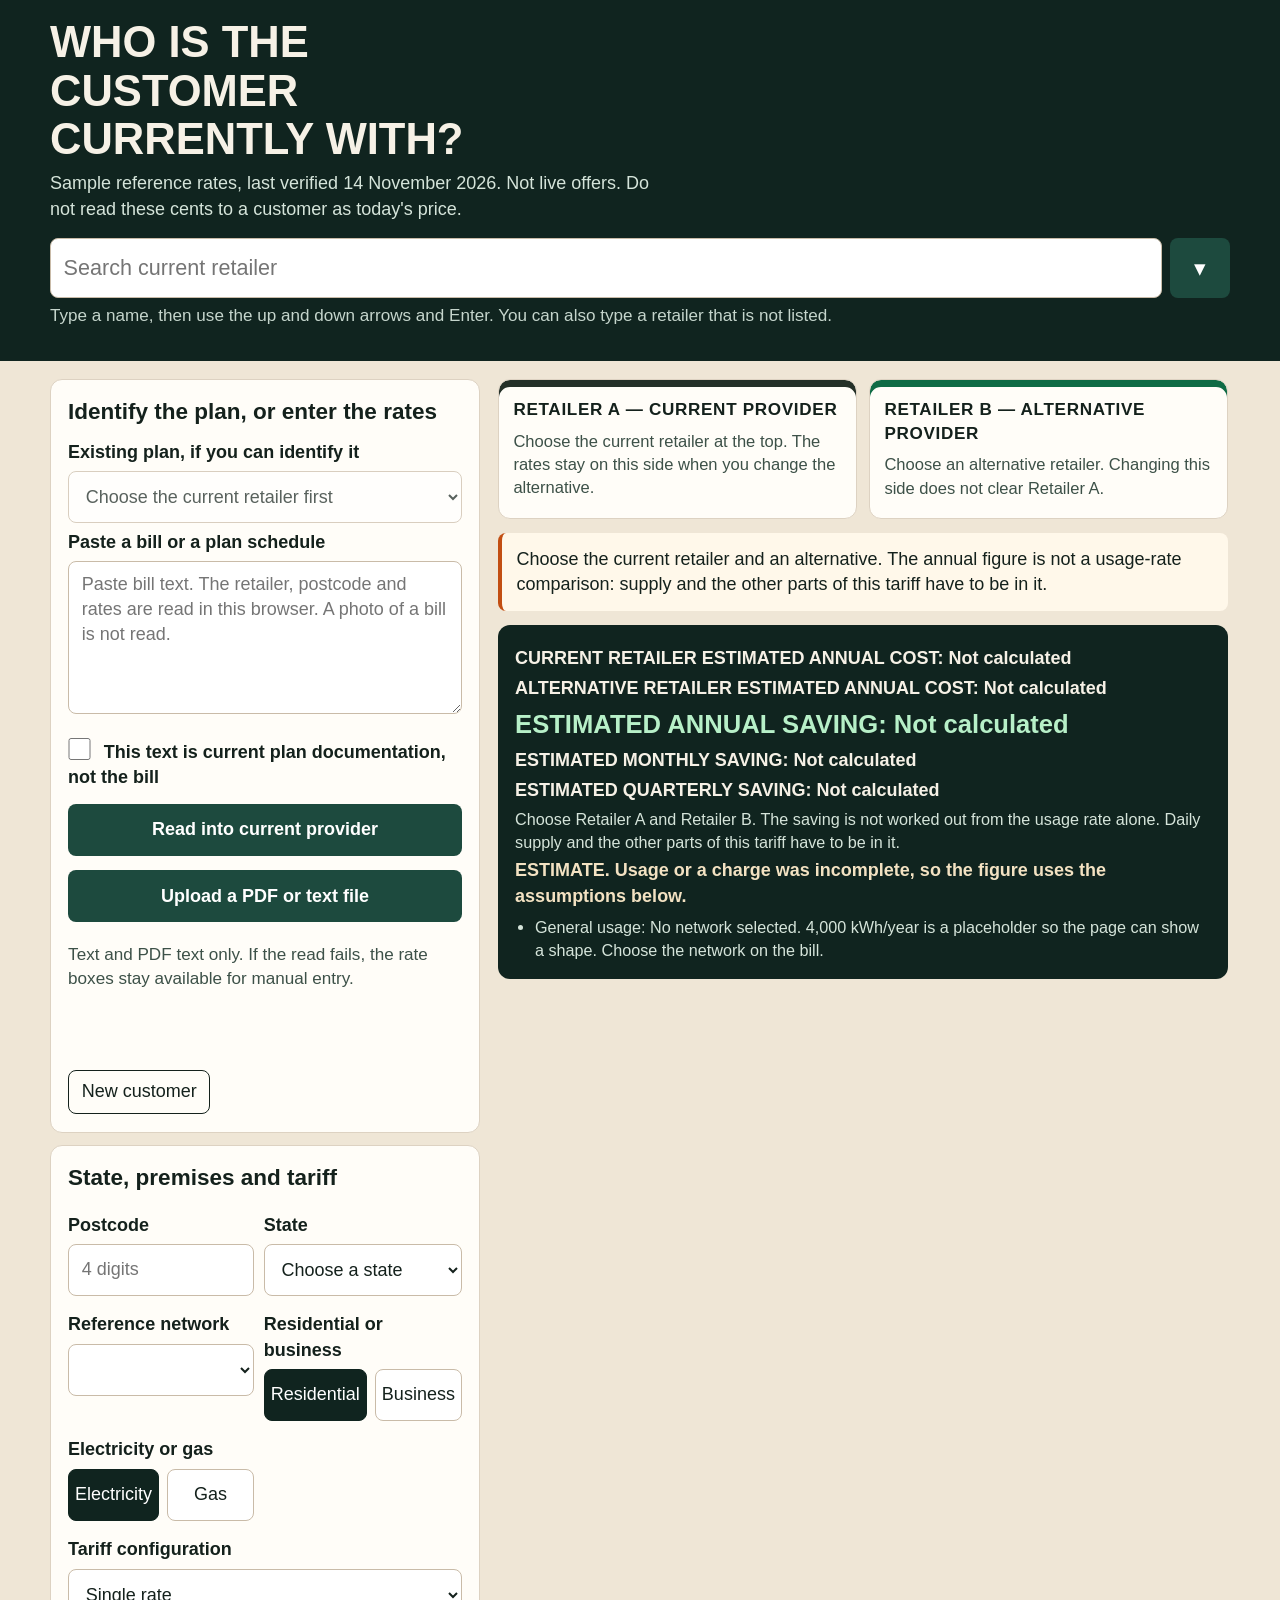
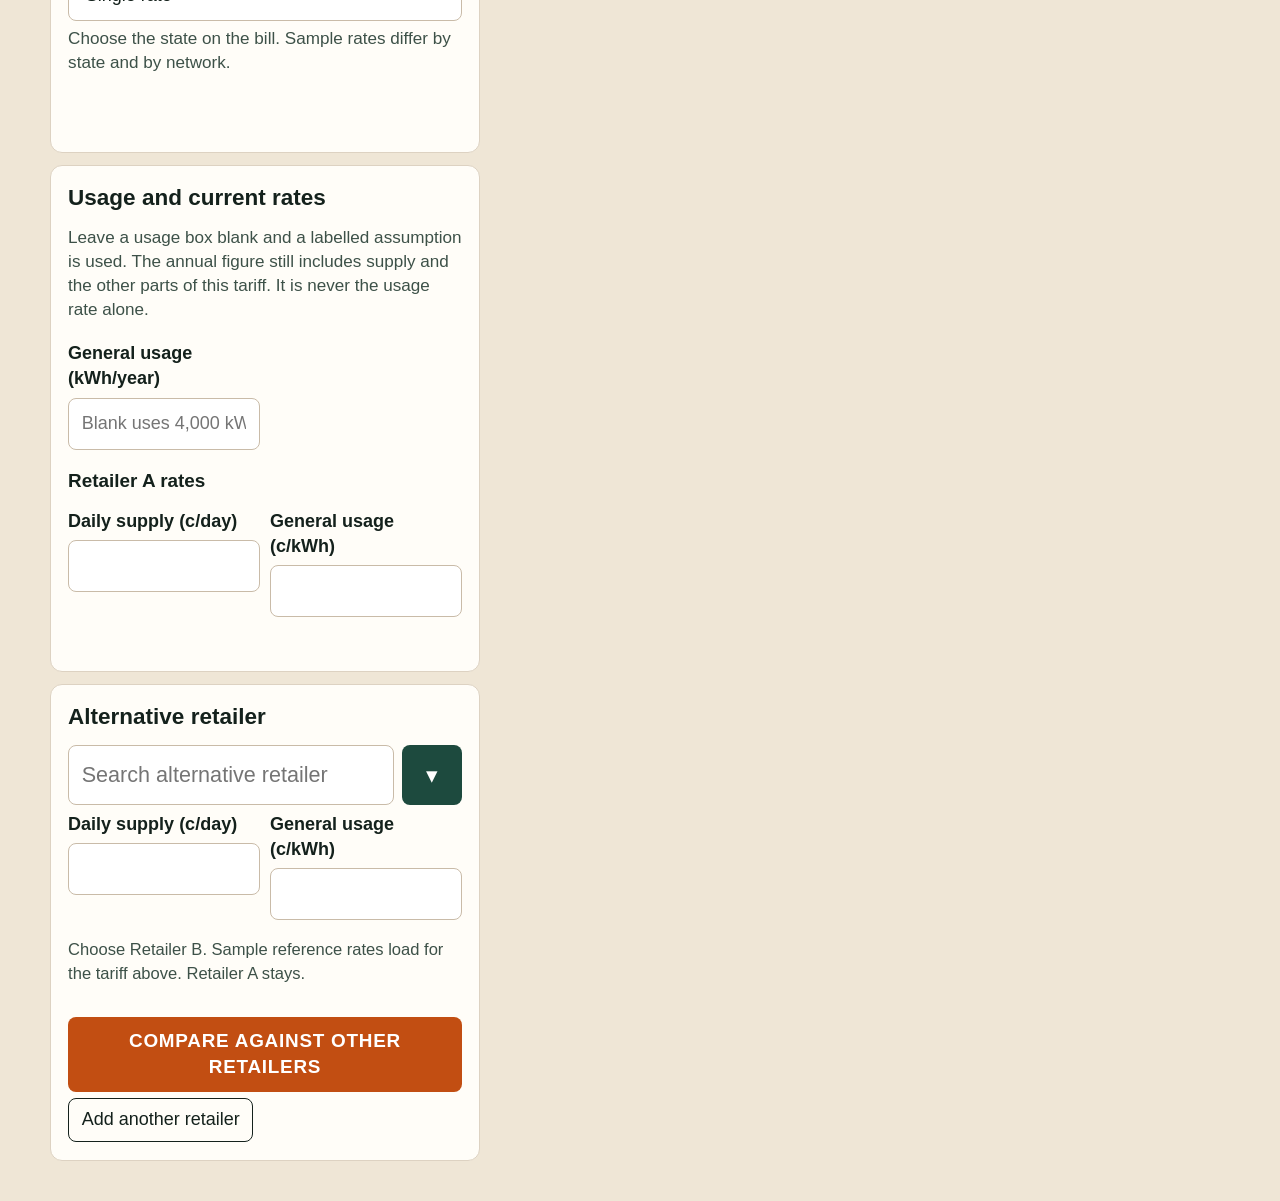
==== quick-compare/index.html @ c1e86cd2 "Add Quick Compare page" ====
<!DOCTYPE html>
<html lang="en-AU">
<head>
  <meta charset="utf-8">
  <meta name="viewport" content="width=device-width, initial-scale=1">
  <title>Quick Compare</title>
  <link rel="stylesheet" href="styles.css">
</head>
<body>
  <header class="who">
    <div class="wrap">
      <h1 id="who-heading">WHO IS THE CUSTOMER CURRENTLY WITH?</h1>
      <p class="lede" id="disclaimer"></p>
      <div id="retailer-a-search"></div>
      <p class="keyhint">Type a name, then use the up and down arrows and Enter. You can also type a retailer that is not listed.</p>
      <div id="retailer-a-selected" aria-live="polite"></div>
    </div>
  </header>

  <div class="workspace wrap">
    <div class="steps">
      <section class="panel" id="identify" aria-labelledby="identify-heading">
        <h2 id="identify-heading">Identify the plan, or enter the rates</h2>
        <label for="plan-select">Existing plan, if you can identify it</label>
        <select id="plan-select"></select>
        <div class="bill-grid" id="bill-drop">
          <div>
            <label for="bill-text">Paste a bill or a plan schedule</label>
            <textarea id="bill-text" rows="4" spellcheck="false" placeholder="Paste bill text. The retailer, postcode and rates are read in this browser. A photo of a bill is not read."></textarea>
          </div>
          <div class="bill-actions">
            <label class="check" for="as-plan-doc"><input id="as-plan-doc" type="checkbox"> This text is current plan documentation, not the bill</label>
            <button type="button" id="read-bill">Read into current provider</button>
            <label class="file-label" for="bill-file">Upload a PDF or text file</label>
            <input id="bill-file" type="file" accept=".pdf,.txt,.csv,text/plain,application/pdf">
            <p class="file-note">Text and PDF text only. If the read fails, the rate boxes stay available for manual entry.</p>
          </div>
        </div>
        <p id="bill-status" class="status" aria-live="polite"></p>
        <button type="button" class="text-button" id="new-customer">New customer</button>
      </section>

      <section class="panel" id="account" aria-labelledby="account-heading">
        <h2 id="account-heading">State, premises and tariff</h2>
        <div id="context-mount"></div>
        <p id="context-hint" class="hint"></p>
        <p id="context-message" class="status" aria-live="polite"></p>
      </section>

      <section class="panel" id="current-rates" aria-labelledby="rates-heading">
        <h2 id="rates-heading">Usage and current rates</h2>
        <p class="hint">Leave a usage box blank and a labelled assumption is used. The annual figure still includes supply and the other parts of this tariff. It is never the usage rate alone.</p>
        <div id="usage-mount" class="field-grid"></div>
        <h3>Retailer A rates</h3>
        <div id="rate-mount" class="field-grid"></div>
        <p id="reload-a-row"></p>
      </section>

      <section class="panel" id="alternative" aria-labelledby="alt-heading">
        <h2 id="alt-heading">Alternative retailer</h2>
        <div id="retailer-b-search"></div>
        <div id="retailer-b-selected"></div>
        <div id="b-rate-mount" class="field-grid"></div>
        <p id="reload-b-row"></p>
        <button type="button" id="rank-button">COMPARE AGAINST OTHER RETAILERS</button>
        <div id="extra-tools"></div>
      </section>
    </div>

    <div class="result" id="result">
      <div id="comparison-mount"></div>
      <div id="savings-mount"></div>
    </div>
  </div>

  <div id="savings-bar" hidden></div>
  <div id="dialog-root"></div>
  <script src="data.js"></script>
  <script src="calc.js"></script>
  <script src="app.js"></script>
</body>
</html>
---- quick-compare/styles.css ----
:root {
  --ink: #14211c;
  --muted: #3d5148;
  --paper: #efe6d6;
  --card: #fffdf8;
  --line: #ddd2c2;
  --dark: #10241f;
  --cream: #f6f1e6;
  --green: #e4f6ea;
  --green-ink: #0d5c32;
  --green-bar: #1c7a43;
  --gap: #8a3b12;
  --orange: #c24e12;
  --focus: #0c7490;
  --a: #243028;
  --b: #0f6b45;
  color-scheme: light;
  font-size: 18px;
}

* { box-sizing: border-box; }

body {
  margin: 0;
  font-family: "Segoe UI", "Helvetica Neue", Arial, sans-serif;
  color: var(--ink);
  background: var(--paper);
  line-height: 1.4;
}

body.bar-open { padding-bottom: 9.5rem; }

h1, h2, h3 { font-weight: 750; letter-spacing: 0; }

h1 {
  margin: 0 0 0.4rem;
  font-size: clamp(1.7rem, 3.4vw, 2.55rem);
  line-height: 1.12;
  max-width: 18ch;
}

h2 { margin: 0 0 0.7rem; font-size: 1.25rem; }
h3 { margin: 1rem 0 0.45rem; font-size: 1.05rem; }

.wrap { width: min(1180px, calc(100% - 28px)); margin: 0 auto; }

.who {
  background: var(--dark);
  color: var(--cream);
  padding: 1rem 0 1.1rem;
}

.who h2 { color: var(--cream); font-size: 1.05rem; margin-top: 1.1rem; }
.lede { margin: 0 0 0.9rem; max-width: 62ch; color: #d5e4da; }
.keyhint, .hint, .file-note { color: var(--muted); margin: 0.35rem 0 0.7rem; font-size: 0.95rem; }
.who .keyhint { color: #c5d5cc; }

.who-next {
  margin-top: 0.8rem;
  padding-top: 0.2rem;
}

label, .check { display: block; font-weight: 650; margin: 0.35rem 0; }
.check { font-weight: 550; }

input, select, textarea, button { font: inherit; color: inherit; }
input, select, textarea {
  width: 100%;
  min-height: 52px;
  padding: 0.55rem 0.7rem;
  border: 1px solid #c9bba8;
  border-radius: 8px;
  background: white;
  color: var(--ink);
}
input[type="checkbox"] {
  width: 1.25rem;
  height: 1.25rem;
  min-height: 0;
  padding: 0;
  margin: 0 0.45rem 0 0;
  vertical-align: -0.15rem;
}
textarea { min-height: 8.5rem; resize: vertical; }
button { cursor: pointer; }

:focus-visible {
  outline: 3px solid var(--focus);
  outline-offset: 2px;
}

.combo { position: relative; display: flex; gap: 8px; }
.combo-input { flex: 1; font-size: 1.2rem; min-height: 60px; }
.who .combo-input { background: white; color: var(--ink); }
.combo-open {
  width: 60px;
  min-height: 60px;
  border: 0;
  border-radius: 8px;
  background: #1d4a3e;
  color: white;
  font-size: 1.3rem;
}
.combo-list {
  position: absolute;
  z-index: 30;
  top: calc(100% + 4px);
  left: 0;
  right: 68px;
  margin: 0;
  padding: 0.25rem;
  list-style: none;
  background: white;
  color: var(--ink);
  border: 1px solid #c9bba8;
  border-radius: 10px;
  max-height: 320px;
  overflow: auto;
  box-shadow: 0 12px 30px rgba(16, 36, 31, 0.18);
}
.combo-list[hidden] { display: none; }
.combo-option {
  padding: 0.65rem 0.7rem;
  border-radius: 8px;
  cursor: pointer;
  min-height: 52px;
}
.combo-option strong { display: block; font-size: 1.05rem; }
.combo-option span { display: block; color: var(--muted); font-size: 0.86rem; }
.combo-option.is-active, .combo-option:hover { background: #e7f3ec; }
.combo-option.custom { background: #fff6e8; }

.kept {
  margin-top: 0.8rem;
  padding: 0.8rem 0.9rem;
  border: 1px solid #3e6b59;
  border-radius: 10px;
  display: flex;
  justify-content: space-between;
  gap: 12px;
  align-items: center;
}
.kept .eyebrow { margin: 0; font-size: 0.78rem; letter-spacing: 0.08em; color: #b7d2c4; }
.kept strong { display: block; font-size: 1.7rem; line-height: 1.1; }
.kept .planline { display: block; color: #d5e4da; }
.panel .kept { background: #f4faf6; }
.panel .kept .eyebrow, .panel .kept .planline { color: #1d4a3e; }
.panel .kept strong { color: var(--ink); }
.kept button, .text-button, .ghost {
  background: transparent;
  color: inherit;
  border: 1px solid currentColor;
  border-radius: 8px;
  min-height: 44px;
  padding: 0.3rem 0.7rem;
}
.text-button { color: var(--ink); margin-top: 0.4rem; }
.panel .status { color: var(--gap); }
.who .text-button:hover { background: #1d4a3e; }

.bill-grid { display: grid; grid-template-columns: 1fr; gap: 10px; align-items: start; }
.bill-actions { display: flex; flex-direction: column; gap: 8px; }
#read-bill, .file-label, #rank-button, .quote, .use-btn {
  display: inline-flex;
  align-items: center;
  justify-content: center;
  text-align: center;
  text-decoration: none;
  border-radius: 8px;
  min-height: 52px;
  padding: 0.6rem 0.8rem;
  font-weight: 750;
}
#read-bill, .file-label { background: #1d4a3e; color: white; border: 0; }
#bill-file {
  position: absolute;
  width: 1px;
  height: 1px;
  min-height: 0;
  padding: 0;
  margin: -1px;
  overflow: hidden;
  clip: rect(0, 0, 0, 0);
  white-space: nowrap;
  border: 0;
}
.bill-actions { position: relative; }
.file-label { cursor: pointer; }
.status { min-height: 1.3em; }
.who .status { color: #f3e2c2; }

.workspace {
  display: grid;
  grid-template-columns: minmax(320px, 430px) minmax(0, 1fr);
  gap: 18px;
  padding: 18px 0 28px;
  align-items: start;
}
.panel {
  background: var(--card);
  border: 1px solid var(--line);
  border-radius: 12px;
  padding: 0.9rem 0.95rem 1rem;
  margin-bottom: 12px;
}
.field-grid { display: grid; grid-template-columns: 1fr 1fr; gap: 10px; }
.field { display: flex; flex-direction: column; }
.field.wide { grid-column: 1 / -1; }
.toggles { display: flex; gap: 8px; }
.toggles button {
  flex: 1;
  min-height: 52px;
  border-radius: 8px;
  border: 1px solid #c9bba8;
  background: white;
}
.toggles button.is-on { background: var(--dark); color: white; border-color: var(--dark); }

#rank-button {
  width: 100%;
  margin-top: 0.8rem;
  background: var(--orange);
  color: white;
  border: 0;
  letter-spacing: 0.04em;
  font-size: 1.05rem;
  min-height: 64px;
}
#rank-button:hover { background: #a3410e; }

.result {
  position: sticky;
  top: 10px;
  max-height: calc(100vh - 20px);
  overflow: auto;
  padding-right: 2px;
}

.cols { display: grid; grid-template-columns: 1fr 1fr; gap: 12px; }
.cols.cols-3 { grid-template-columns: 1fr 1fr 1fr; }
.col {
  background: var(--card);
  border: 1px solid var(--line);
  border-radius: 12px;
  padding: 0.85rem 0.8rem 1rem;
  min-width: 0;
}
.col-a { box-shadow: inset 0 7px 0 var(--a); }
.col-b { box-shadow: inset 0 7px 0 var(--b); }
.col-c { box-shadow: inset 0 7px 0 #8a5a12; }
.col h2 {
  margin: 0.2rem 0 0.35rem;
  font-size: 0.95rem;
  letter-spacing: 0.04em;
}
.retailer-name { margin: 0; font-size: 1.45rem; line-height: 1.15; }
.plan-name { margin: 0.15rem 0 0.35rem; color: var(--muted); }
.badge {
  display: inline-block;
  margin: 0.2rem 0;
  padding: 0.15rem 0.45rem;
  border-radius: 999px;
  background: #fff1d6;
  color: #6a3d08;
  font-size: 0.75rem;
  font-weight: 750;
  letter-spacing: 0.04em;
}
.badge.bill { background: #e5f0ff; color: #163e75; }
.badge.manual { background: #eeeae4; color: #333; }
.verified { margin: 0.2rem 0 0.5rem; font-size: 0.92rem; }
.ladder { list-style: none; margin: 0 0 0.6rem; padding: 0; font-size: 0.86rem; }
.ladder li { display: grid; grid-template-columns: 1.2rem 1fr; gap: 0 0.4rem; padding: 0.18rem 0; color: var(--muted); }
.ladder li.active { color: var(--ink); font-weight: 700; }
.ladder .when { grid-column: 2; font-weight: 550; }
.basis { font-size: 0.86rem; color: var(--muted); margin: 0 0 0.6rem; }

.cell { padding: 0.45rem 0.45rem 0.5rem; border-top: 1px solid var(--line); }
.cell.better { background: var(--green); box-shadow: inset 4px 0 0 var(--green-bar); border-radius: 6px; }
.cell-label { font-size: 0.82rem; font-weight: 700; letter-spacing: 0.03em; text-transform: uppercase; }
.cell-window { font-size: 0.82rem; color: var(--muted); }
.figure { font-size: 1.35rem; font-variant-numeric: tabular-nums; font-weight: 720; }
.gap { color: var(--gap); font-weight: 720; font-size: 0.92rem; }
.same, .missing { color: var(--muted); font-size: 0.88rem; }
.annual { margin-top: 0.6rem; padding-top: 0.4rem; }
.annual.better { background: var(--green); border-radius: 8px; padding: 0.45rem; }
.annual .figure { font-size: 1.6rem; }
.breakdown { list-style: none; margin: 0.3rem 0 0; padding: 0; font-size: 0.88rem; }
.breakdown li { display: flex; justify-content: space-between; gap: 8px; padding: 0.12rem 0; }
.breakdown .detail { color: var(--muted); }

.quote { background: var(--b); color: white; margin-top: 0.7rem; }
.quote.secondary { background: white; color: var(--b); border: 1px solid var(--b); margin-top: 0.4rem; }
.source-note, .empty-side, .rank-meta { color: var(--muted); font-size: 0.92rem; }
.empty-side { margin: 0.4rem 0 0; }
.warn { color: var(--gap); font-weight: 650; }
.ghost { margin-top: 0.35rem; }
.tools { display: flex; flex-wrap: wrap; gap: 8px; margin-top: 0.7rem; }
#reload-a-row, #reload-b-row { display: flex; flex-direction: column; align-items: flex-start; gap: 0.25rem; }
#customer-label, #fuel-label { display: block; font-weight: 650; margin: 0.35rem 0; }
#savings-bar .big.down { color: #ffd0b0; }
.plain {
  margin: 0.8rem 0;
  padding: 0.75rem 0.8rem;
  background: #fff8ea;
  border-left: 4px solid #c24e12;
  border-radius: 8px;
}

.savings {
  background: var(--dark);
  color: var(--cream);
  border-radius: 12px;
  padding: 0.9rem 0.95rem 1rem;
}
.savings p { margin: 0.28rem 0; font-weight: 750; font-variant-numeric: tabular-nums; }
.savings .big { font-size: clamp(1.25rem, 2vw, 1.7rem); color: #b7f0c8; }
.savings .big.down { color: #ffd0b0; }
.savings .assumptions, .savings .fine { font-weight: 500; color: #d5e4da; font-size: 0.9rem; }
.savings .assumptions { margin: 0.4rem 0 0; padding-left: 1.1rem; }
.estimate-flag { color: #f3e2c2 !important; }

#savings-bar {
  position: fixed;
  left: 0;
  right: 0;
  bottom: 0;
  z-index: 25;
  background: var(--dark);
  color: var(--cream);
  padding: 0.55rem 0.8rem 0.7rem;
  box-shadow: 0 -8px 24px rgba(0,0,0,0.18);
}
#savings-bar[hidden] { display: none; }
#savings-bar .wrap { display: grid; grid-template-columns: 1fr 1fr; gap: 0.15rem 1rem; }
#savings-bar p { margin: 0; font-weight: 750; font-size: 0.95rem; font-variant-numeric: tabular-nums; }
#savings-bar .big { color: #b7f0c8; }

.overlay {
  position: fixed;
  inset: 0;
  z-index: 40;
  background: rgba(16, 36, 31, 0.55);
  display: flex;
  align-items: flex-start;
  justify-content: center;
  padding: 4vh 16px 16px;
}
.dialog {
  width: min(760px, 100%);
  max-height: 90vh;
  overflow: auto;
  background: var(--card);
  color: var(--ink);
  border-radius: 14px;
  padding: 1rem 1rem 1.1rem;
}
.dialog h2 { font-size: 1.35rem; }
.rank-row {
  display: grid;
  grid-template-columns: auto 1fr auto;
  gap: 8px 12px;
  align-items: center;
  padding: 0.7rem 0;
  border-top: 1px solid var(--line);
}
.rank-no { font-size: 1.4rem; font-weight: 750; }
.rank-row .cost { font-size: 1.25rem; font-weight: 750; font-variant-numeric: tabular-nums; }
.use-btn { background: var(--dark); color: white; border: 0; }
.rank-links { display: flex; gap: 8px; flex-wrap: wrap; grid-column: 2 / -1; }
.dialog .close {
  float: right;
  border: 0;
  background: transparent;
  font-size: 1.4rem;
  min-height: 44px;
}

@media (max-width: 980px) {
  .workspace, .bill-grid, .cols, .cols.cols-3, .field-grid, #savings-bar .wrap { grid-template-columns: 1fr; }
  .result { position: static; max-height: none; overflow: visible; }
  .combo-list { right: 0; }
}

@media print {
  .who, .savings, #savings-bar { background: white; color: black; }
  #rank-button, .combo-open, #savings-bar, .overlay, .text-button { display: none; }
  .result { position: static; max-height: none; }
  .savings .big { color: black; }
}
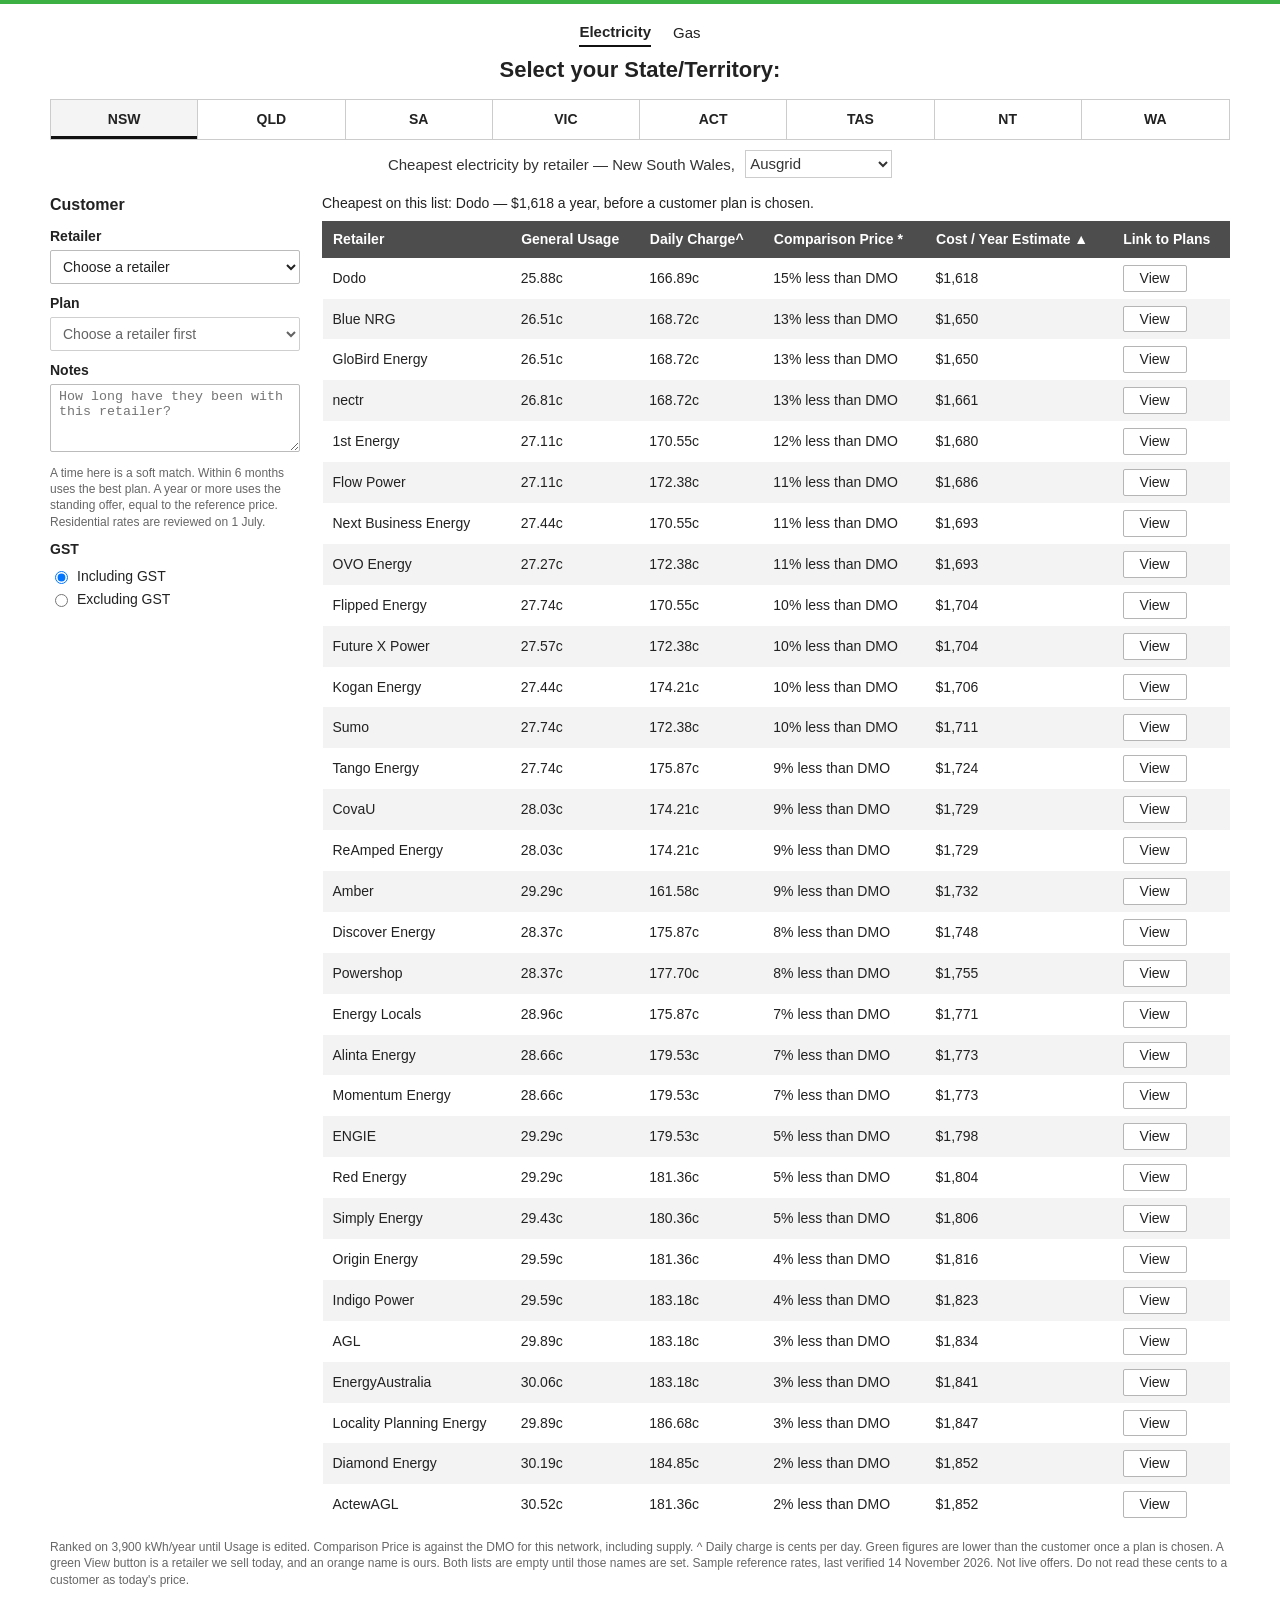
==== commit 6c0005e2: "Match customer tenure in notes to the plan. The home page is a state rank in the Wattever table shap" ====
--- a/quick-compare/index.html
+++ b/quick-compare/index.html
@@ -7,74 +7,20 @@
   <link rel="stylesheet" href="styles.css">
 </head>
 <body>
-  <header class="who">
-    <div class="wrap">
-      <h1 id="who-heading">WHO IS THE CUSTOMER CURRENTLY WITH?</h1>
-      <p class="lede" id="disclaimer"></p>
-      <div id="retailer-a-search"></div>
-      <p class="keyhint">Type a name, then use the up and down arrows and Enter. You can also type a retailer that is not listed.</p>
-      <div id="retailer-a-selected" aria-live="polite"></div>
+  <div class="toprule"></div>
+  <div class="page">
+    <header class="home-head">
+      <div class="fuels" id="fuels"></div>
+      <h1>Select your State/Territory:</h1>
+      <div class="states" id="states" role="group" aria-label="State or territory"></div>
+      <p class="subtitle" id="subtitle"></p>
+    </header>
+    <div class="split">
+      <aside class="customer" id="customer" aria-label="Customer"></aside>
+      <div class="board" id="board"></div>
     </div>
-  </header>
-
-  <div class="workspace wrap">
-    <div class="steps">
-      <section class="panel" id="identify" aria-labelledby="identify-heading">
-        <h2 id="identify-heading">Identify the plan, or enter the rates</h2>
-        <label for="plan-select">Existing plan, if you can identify it</label>
-        <select id="plan-select"></select>
-        <div class="bill-grid" id="bill-drop">
-          <div>
-            <label for="bill-text">Paste a bill or a plan schedule</label>
-            <textarea id="bill-text" rows="4" spellcheck="false" placeholder="Paste bill text. The retailer, postcode and rates are read in this browser. A photo of a bill is not read."></textarea>
-          </div>
-          <div class="bill-actions">
-            <label class="check" for="as-plan-doc"><input id="as-plan-doc" type="checkbox"> This text is current plan documentation, not the bill</label>
-            <button type="button" id="read-bill">Read into current provider</button>
-            <label class="file-label" for="bill-file">Upload a PDF or text file</label>
-            <input id="bill-file" type="file" accept=".pdf,.txt,.csv,text/plain,application/pdf">
-            <p class="file-note">Text and PDF text only. If the read fails, the rate boxes stay available for manual entry.</p>
-          </div>
-        </div>
-        <p id="bill-status" class="status" aria-live="polite"></p>
-        <button type="button" class="text-button" id="new-customer">New customer</button>
-      </section>
-
-      <section class="panel" id="account" aria-labelledby="account-heading">
-        <h2 id="account-heading">State, premises and tariff</h2>
-        <div id="context-mount"></div>
-        <p id="context-hint" class="hint"></p>
-        <p id="context-message" class="status" aria-live="polite"></p>
-      </section>
-
-      <section class="panel" id="current-rates" aria-labelledby="rates-heading">
-        <h2 id="rates-heading">Usage and current rates</h2>
-        <p class="hint">Leave a usage box blank and a labelled assumption is used. The annual figure still includes supply and the other parts of this tariff. It is never the usage rate alone.</p>
-        <div id="usage-mount" class="field-grid"></div>
-        <h3>Retailer A rates</h3>
-        <div id="rate-mount" class="field-grid"></div>
-        <p id="reload-a-row"></p>
-      </section>
-
-      <section class="panel" id="alternative" aria-labelledby="alt-heading">
-        <h2 id="alt-heading">Alternative retailer</h2>
-        <div id="retailer-b-search"></div>
-        <div id="retailer-b-selected"></div>
-        <div id="b-rate-mount" class="field-grid"></div>
-        <p id="reload-b-row"></p>
-        <button type="button" id="rank-button">COMPARE AGAINST OTHER RETAILERS</button>
-        <div id="extra-tools"></div>
-      </section>
-    </div>
-
-    <div class="result" id="result">
-      <div id="comparison-mount"></div>
-      <div id="savings-mount"></div>
-    </div>
+    <p class="fine" id="fine"></p>
   </div>
-
-  <div id="savings-bar" hidden></div>
-  <div id="dialog-root"></div>
   <script src="data.js"></script>
   <script src="calc.js"></script>
   <script src="app.js"></script>
--- a/quick-compare/styles.css
+++ b/quick-compare/styles.css
@@ -1,390 +1,184 @@
 :root {
-  --ink: #14211c;
-  --muted: #3d5148;
-  --paper: #efe6d6;
-  --card: #fffdf8;
-  --line: #ddd2c2;
-  --dark: #10241f;
-  --cream: #f6f1e6;
-  --green: #e4f6ea;
-  --green-ink: #0d5c32;
-  --green-bar: #1c7a43;
-  --gap: #8a3b12;
-  --orange: #c24e12;
-  --focus: #0c7490;
-  --a: #243028;
-  --b: #0f6b45;
   color-scheme: light;
-  font-size: 18px;
+  --ink: #222;
+  --muted: #666;
+  --line: #cccccc;
+  --head: #4d4d4d;
+  --zebra: #f3f3f3;
+  --green: #1f9d45;
+  --green-btn: #2e9b3a;
+  --blue: #1a73c7;
+  --orange: #e06a00;
+  --worse: #c0392b;
 }
 
 * { box-sizing: border-box; }
 
 body {
   margin: 0;
-  font-family: "Segoe UI", "Helvetica Neue", Arial, sans-serif;
+  font-family: Arial, Helvetica, sans-serif;
   color: var(--ink);
-  background: var(--paper);
-  line-height: 1.4;
+  background: #fff;
+  font-size: 14px;
+  line-height: 1.35;
 }
 
-body.bar-open { padding-bottom: 9.5rem; }
+button, input, select { font: inherit; color: inherit; }
 
-h1, h2, h3 { font-weight: 750; letter-spacing: 0; }
+.toprule { height: 4px; background: #3cb043; }
 
-h1 {
-  margin: 0 0 0.4rem;
-  font-size: clamp(1.7rem, 3.4vw, 2.55rem);
-  line-height: 1.12;
-  max-width: 18ch;
+.page { width: min(1180px, calc(100% - 28px)); margin: 0 auto; padding-bottom: 28px; }
+
+.home-head { text-align: center; padding-top: 18px; }
+
+.fuels { display: flex; justify-content: center; gap: 22px; margin-bottom: 8px; }
+
+.fuels button {
+  background: none;
+  border: 0;
+  padding: 0 0 3px;
+  font-size: 15px;
+  cursor: pointer;
 }
 
-h2 { margin: 0 0 0.7rem; font-size: 1.25rem; }
-h3 { margin: 1rem 0 0.45rem; font-size: 1.05rem; }
+.fuels button.is-on { font-weight: 700; border-bottom: 2px solid #111; }
 
-.wrap { width: min(1180px, calc(100% - 28px)); margin: 0 auto; }
+h1 { margin: 8px 0 14px; font-size: 22px; font-weight: 700; }
 
-.who {
-  background: var(--dark);
-  color: var(--cream);
-  padding: 1rem 0 1.1rem;
+.states {
+  display: grid;
+  grid-template-columns: repeat(8, 1fr);
+  border: 1px solid var(--line);
+  margin: 0 0 10px;
 }
 
-.who h2 { color: var(--cream); font-size: 1.05rem; margin-top: 1.1rem; }
-.lede { margin: 0 0 0.9rem; max-width: 62ch; color: #d5e4da; }
-.keyhint, .hint, .file-note { color: var(--muted); margin: 0.35rem 0 0.7rem; font-size: 0.95rem; }
-.who .keyhint { color: #c5d5cc; }
-
-.who-next {
-  margin-top: 0.8rem;
-  padding-top: 0.2rem;
+.states button {
+  background: #fff;
+  border: 0;
+  border-right: 1px solid var(--line);
+  padding: 10px 4px;
+  font-weight: 700;
+  cursor: pointer;
 }
 
-label, .check { display: block; font-weight: 650; margin: 0.35rem 0; }
-.check { font-weight: 550; }
+.states button:last-child { border-right: 0; }
+.states button.is-on { background: #f4f4f4; box-shadow: inset 0 -3px 0 #111; }
+.states button:hover { background: #fafafa; }
 
-input, select, textarea, button { font: inherit; color: inherit; }
-input, select, textarea {
-  width: 100%;
-  min-height: 52px;
-  padding: 0.55rem 0.7rem;
-  border: 1px solid #c9bba8;
-  border-radius: 8px;
-  background: white;
-  color: var(--ink);
-}
-input[type="checkbox"] {
-  width: 1.25rem;
-  height: 1.25rem;
-  min-height: 0;
-  padding: 0;
-  margin: 0 0.45rem 0 0;
-  vertical-align: -0.15rem;
-}
-textarea { min-height: 8.5rem; resize: vertical; }
-button { cursor: pointer; }
+.subtitle { margin: 4px 0 0; color: #333; font-size: 15px; }
 
-:focus-visible {
-  outline: 3px solid var(--focus);
-  outline-offset: 2px;
+.split {
+  display: grid;
+  grid-template-columns: 250px 1fr;
+  gap: 22px;
+  align-items: start;
+  margin-top: 16px;
 }
 
-.combo { position: relative; display: flex; gap: 8px; }
-.combo-input { flex: 1; font-size: 1.2rem; min-height: 60px; }
-.who .combo-input { background: white; color: var(--ink); }
-.combo-open {
-  width: 60px;
-  min-height: 60px;
-  border: 0;
-  border-radius: 8px;
-  background: #1d4a3e;
-  color: white;
-  font-size: 1.3rem;
-}
-.combo-list {
-  position: absolute;
-  z-index: 30;
-  top: calc(100% + 4px);
-  left: 0;
-  right: 68px;
-  margin: 0;
-  padding: 0.25rem;
-  list-style: none;
-  background: white;
-  color: var(--ink);
-  border: 1px solid #c9bba8;
-  border-radius: 10px;
-  max-height: 320px;
-  overflow: auto;
-  box-shadow: 0 12px 30px rgba(16, 36, 31, 0.18);
-}
-.combo-list[hidden] { display: none; }
-.combo-option {
-  padding: 0.65rem 0.7rem;
-  border-radius: 8px;
-  cursor: pointer;
-  min-height: 52px;
-}
-.combo-option strong { display: block; font-size: 1.05rem; }
-.combo-option span { display: block; color: var(--muted); font-size: 0.86rem; }
-.combo-option.is-active, .combo-option:hover { background: #e7f3ec; }
-.combo-option.custom { background: #fff6e8; }
+.customer h2 { margin: 0 0 12px; font-size: 16px; }
 
-.kept {
-  margin-top: 0.8rem;
-  padding: 0.8rem 0.9rem;
-  border: 1px solid #3e6b59;
-  border-radius: 10px;
-  display: flex;
-  justify-content: space-between;
-  gap: 12px;
-  align-items: center;
-}
-.kept .eyebrow { margin: 0; font-size: 0.78rem; letter-spacing: 0.08em; color: #b7d2c4; }
-.kept strong { display: block; font-size: 1.7rem; line-height: 1.1; }
-.kept .planline { display: block; color: #d5e4da; }
-.panel .kept { background: #f4faf6; }
-.panel .kept .eyebrow, .panel .kept .planline { color: #1d4a3e; }
-.panel .kept strong { color: var(--ink); }
-.kept button, .text-button, .ghost {
-  background: transparent;
-  color: inherit;
-  border: 1px solid currentColor;
-  border-radius: 8px;
-  min-height: 44px;
-  padding: 0.3rem 0.7rem;
-}
-.text-button { color: var(--ink); margin-top: 0.4rem; }
-.panel .status { color: var(--gap); }
-.who .text-button:hover { background: #1d4a3e; }
+.customer label { display: block; font-weight: 700; margin: 10px 0 4px; }
 
-.bill-grid { display: grid; grid-template-columns: 1fr; gap: 10px; align-items: start; }
-.bill-actions { display: flex; flex-direction: column; gap: 8px; }
-#read-bill, .file-label, #rank-button, .quote, .use-btn {
-  display: inline-flex;
-  align-items: center;
-  justify-content: center;
-  text-align: center;
-  text-decoration: none;
-  border-radius: 8px;
-  min-height: 52px;
-  padding: 0.6rem 0.8rem;
-  font-weight: 750;
-}
-#read-bill, .file-label { background: #1d4a3e; color: white; border: 0; }
-#bill-file {
-  position: absolute;
-  width: 1px;
-  height: 1px;
-  min-height: 0;
-  padding: 0;
-  margin: -1px;
-  overflow: hidden;
-  clip: rect(0, 0, 0, 0);
-  white-space: nowrap;
-  border: 0;
-}
-.bill-actions { position: relative; }
-.file-label { cursor: pointer; }
-.status { min-height: 1.3em; }
-.who .status { color: #f3e2c2; }
-
-.workspace {
-  display: grid;
-  grid-template-columns: minmax(320px, 430px) minmax(0, 1fr);
-  gap: 18px;
-  padding: 18px 0 28px;
-  align-items: start;
-}
-.panel {
-  background: var(--card);
-  border: 1px solid var(--line);
-  border-radius: 12px;
-  padding: 0.9rem 0.95rem 1rem;
-  margin-bottom: 12px;
-}
-.field-grid { display: grid; grid-template-columns: 1fr 1fr; gap: 10px; }
-.field { display: flex; flex-direction: column; }
-.field.wide { grid-column: 1 / -1; }
-.toggles { display: flex; gap: 8px; }
-.toggles button {
-  flex: 1;
-  min-height: 52px;
-  border-radius: 8px;
-  border: 1px solid #c9bba8;
-  background: white;
-}
-.toggles button.is-on { background: var(--dark); color: white; border-color: var(--dark); }
-
-#rank-button {
+.customer input, .customer select, .customer textarea {
   width: 100%;
-  margin-top: 0.8rem;
-  background: var(--orange);
-  color: white;
-  border: 0;
-  letter-spacing: 0.04em;
-  font-size: 1.05rem;
-  min-height: 64px;
-}
-#rank-button:hover { background: #a3410e; }
-
-.result {
-  position: sticky;
-  top: 10px;
-  max-height: calc(100vh - 20px);
-  overflow: auto;
-  padding-right: 2px;
+  height: 34px;
+  padding: 4px 8px;
+  border: 1px solid #bbb;
+  border-radius: 2px;
+  background: #fff;
 }
 
-.cols { display: grid; grid-template-columns: 1fr 1fr; gap: 12px; }
-.cols.cols-3 { grid-template-columns: 1fr 1fr 1fr; }
-.col {
-  background: var(--card);
-  border: 1px solid var(--line);
-  border-radius: 12px;
-  padding: 0.85rem 0.8rem 1rem;
-  min-width: 0;
-}
-.col-a { box-shadow: inset 0 7px 0 var(--a); }
-.col-b { box-shadow: inset 0 7px 0 var(--b); }
-.col-c { box-shadow: inset 0 7px 0 #8a5a12; }
-.col h2 {
-  margin: 0.2rem 0 0.35rem;
-  font-size: 0.95rem;
-  letter-spacing: 0.04em;
-}
-.retailer-name { margin: 0; font-size: 1.45rem; line-height: 1.15; }
-.plan-name { margin: 0.15rem 0 0.35rem; color: var(--muted); }
-.badge {
-  display: inline-block;
-  margin: 0.2rem 0;
-  padding: 0.15rem 0.45rem;
-  border-radius: 999px;
-  background: #fff1d6;
-  color: #6a3d08;
-  font-size: 0.75rem;
-  font-weight: 750;
-  letter-spacing: 0.04em;
-}
-.badge.bill { background: #e5f0ff; color: #163e75; }
-.badge.manual { background: #eeeae4; color: #333; }
-.verified { margin: 0.2rem 0 0.5rem; font-size: 0.92rem; }
-.ladder { list-style: none; margin: 0 0 0.6rem; padding: 0; font-size: 0.86rem; }
-.ladder li { display: grid; grid-template-columns: 1.2rem 1fr; gap: 0 0.4rem; padding: 0.18rem 0; color: var(--muted); }
-.ladder li.active { color: var(--ink); font-weight: 700; }
-.ladder .when { grid-column: 2; font-weight: 550; }
-.basis { font-size: 0.86rem; color: var(--muted); margin: 0 0 0.6rem; }
+.customer textarea { height: auto; min-height: 68px; resize: vertical; }
 
-.cell { padding: 0.45rem 0.45rem 0.5rem; border-top: 1px solid var(--line); }
-.cell.better { background: var(--green); box-shadow: inset 4px 0 0 var(--green-bar); border-radius: 6px; }
-.cell-label { font-size: 0.82rem; font-weight: 700; letter-spacing: 0.03em; text-transform: uppercase; }
-.cell-window { font-size: 0.82rem; color: var(--muted); }
-.figure { font-size: 1.35rem; font-variant-numeric: tabular-nums; font-weight: 720; }
-.gap { color: var(--gap); font-weight: 720; font-size: 0.92rem; }
-.same, .missing { color: var(--muted); font-size: 0.88rem; }
-.annual { margin-top: 0.6rem; padding-top: 0.4rem; }
-.annual.better { background: var(--green); border-radius: 8px; padding: 0.45rem; }
-.annual .figure { font-size: 1.6rem; }
-.breakdown { list-style: none; margin: 0.3rem 0 0; padding: 0; font-size: 0.88rem; }
-.breakdown li { display: flex; justify-content: space-between; gap: 8px; padding: 0.12rem 0; }
-.breakdown .detail { color: var(--muted); }
+.gst { display: flex; flex-direction: column; gap: 4px; margin-top: 8px; }
+.gst label { font-weight: 400; margin: 0; display: flex; align-items: center; gap: 6px; }
+.gst input { width: auto; height: auto; }
 
-.quote { background: var(--b); color: white; margin-top: 0.7rem; }
-.quote.secondary { background: white; color: var(--b); border: 1px solid var(--b); margin-top: 0.4rem; }
-.source-note, .empty-side, .rank-meta { color: var(--muted); font-size: 0.92rem; }
-.empty-side { margin: 0.4rem 0 0; }
-.warn { color: var(--gap); font-weight: 650; }
-.ghost { margin-top: 0.35rem; }
-.tools { display: flex; flex-wrap: wrap; gap: 8px; margin-top: 0.7rem; }
-#reload-a-row, #reload-b-row { display: flex; flex-direction: column; align-items: flex-start; gap: 0.25rem; }
-#customer-label, #fuel-label { display: block; font-weight: 650; margin: 0.35rem 0; }
-#savings-bar .big.down { color: #ffd0b0; }
-.plain {
-  margin: 0.8rem 0;
-  padding: 0.75rem 0.8rem;
-  background: #fff8ea;
-  border-left: 4px solid #c24e12;
-  border-radius: 8px;
+.note { color: var(--muted); font-size: 12px; margin: 8px 0 0; }
+
+.recommend { margin: 0 0 8px; font-size: 14px; }
+
+.rank {
+  width: 100%;
+  border-collapse: collapse;
+  background: #fff;
 }
 
-.savings {
-  background: var(--dark);
-  color: var(--cream);
-  border-radius: 12px;
-  padding: 0.9rem 0.95rem 1rem;
-}
-.savings p { margin: 0.28rem 0; font-weight: 750; font-variant-numeric: tabular-nums; }
-.savings .big { font-size: clamp(1.25rem, 2vw, 1.7rem); color: #b7f0c8; }
-.savings .big.down { color: #ffd0b0; }
-.savings .assumptions, .savings .fine { font-weight: 500; color: #d5e4da; font-size: 0.9rem; }
-.savings .assumptions { margin: 0.4rem 0 0; padding-left: 1.1rem; }
-.estimate-flag { color: #f3e2c2 !important; }
-
-#savings-bar {
-  position: fixed;
-  left: 0;
-  right: 0;
-  bottom: 0;
-  z-index: 25;
-  background: var(--dark);
-  color: var(--cream);
-  padding: 0.55rem 0.8rem 0.7rem;
-  box-shadow: 0 -8px 24px rgba(0,0,0,0.18);
-}
-#savings-bar[hidden] { display: none; }
-#savings-bar .wrap { display: grid; grid-template-columns: 1fr 1fr; gap: 0.15rem 1rem; }
-#savings-bar p { margin: 0; font-weight: 750; font-size: 0.95rem; font-variant-numeric: tabular-nums; }
-#savings-bar .big { color: #b7f0c8; }
-
-.overlay {
-  position: fixed;
-  inset: 0;
-  z-index: 40;
-  background: rgba(16, 36, 31, 0.55);
-  display: flex;
-  align-items: flex-start;
-  justify-content: center;
-  padding: 4vh 16px 16px;
-}
-.dialog {
-  width: min(760px, 100%);
-  max-height: 90vh;
-  overflow: auto;
-  background: var(--card);
-  color: var(--ink);
-  border-radius: 14px;
-  padding: 1rem 1rem 1.1rem;
-}
-.dialog h2 { font-size: 1.35rem; }
-.rank-row {
-  display: grid;
-  grid-template-columns: auto 1fr auto;
-  gap: 8px 12px;
-  align-items: center;
-  padding: 0.7rem 0;
-  border-top: 1px solid var(--line);
-}
-.rank-no { font-size: 1.4rem; font-weight: 750; }
-.rank-row .cost { font-size: 1.25rem; font-weight: 750; font-variant-numeric: tabular-nums; }
-.use-btn { background: var(--dark); color: white; border: 0; }
-.rank-links { display: flex; gap: 8px; flex-wrap: wrap; grid-column: 2 / -1; }
-.dialog .close {
-  float: right;
-  border: 0;
-  background: transparent;
-  font-size: 1.4rem;
-  min-height: 44px;
+.rank th {
+  background: var(--head);
+  color: #fff;
+  font-weight: 700;
+  text-align: left;
+  padding: 8px 10px;
+  border: 1px solid var(--head);
 }
 
-@media (max-width: 980px) {
-  .workspace, .bill-grid, .cols, .cols.cols-3, .field-grid, #savings-bar .wrap { grid-template-columns: 1fr; }
-  .result { position: static; max-height: none; overflow: visible; }
-  .combo-list { right: 0; }
+.rank th.sortable { cursor: pointer; }
+.rank td {
+  padding: 7px 10px;
+  border: 0;
+  vertical-align: middle;
 }
 
-@media print {
-  .who, .savings, #savings-bar { background: white; color: black; }
-  #rank-button, .combo-open, #savings-bar, .overlay, .text-button { display: none; }
-  .result { position: static; max-height: none; }
-  .savings .big { color: black; }
+.rank tbody tr:nth-child(even) { background: var(--zebra); }
+.rank tbody tr:nth-child(odd) { background: #fff; }
+
+.rank .name { font-weight: 400; }
+.rank .is-current .name::after { content: " · current"; color: var(--muted); font-size: 12px; }
+
+.view {
+  background: #fff;
+  border: 1px solid #b5b5b5;
+  border-radius: 2px;
+  padding: 3px 12px;
+  cursor: pointer;
+  min-width: 64px;
 }
+
+.view.is-sell, .view.is-both {
+  background: var(--green-btn);
+  border-color: var(--green-btn);
+  color: #fff;
+}
+
+.ink-sell { color: var(--green); font-weight: 700; }
+.ink-ours { color: var(--orange); font-weight: 700; }
+.ink-blue { color: var(--blue); font-weight: 700; }
+.ink-better { color: var(--green); font-weight: 700; }
+.ink-worse { color: var(--worse); font-weight: 700; }
+
+.back {
+  background: none;
+  border: 0;
+  padding: 0;
+  margin: 0 0 8px;
+  color: #111;
+  text-decoration: underline;
+  cursor: pointer;
+}
+
+.plans { width: 100%; border-collapse: collapse; }
+.plans th {
+  background: var(--head);
+  color: #fff;
+  text-align: left;
+  padding: 8px 10px;
+}
+.plans td { padding: 8px 10px; vertical-align: top; }
+.plans tbody tr:nth-child(even) { background: var(--zebra); }
+.plans a { color: var(--blue); }
+
+.benefit { margin: 0; color: #333; }
+.benefit strong { font-weight: 700; }
+
+.fine { color: var(--muted); font-size: 12px; margin: 14px 0 0; }
+
+.network { font-weight: 400; color: #333; }
+.network select { height: 28px; margin-left: 6px; border: 1px solid #ccc; background: #fff; }
+
+@media (max-width: 860px) {
+  .split { grid-template-columns: 1fr; }
+  .states { grid-template-columns: repeat(4, 1fr); }
+  .states button:nth-child(4) { border-right: 0; }
+  .states button { border-bottom: 1px solid var(--line); }
+}
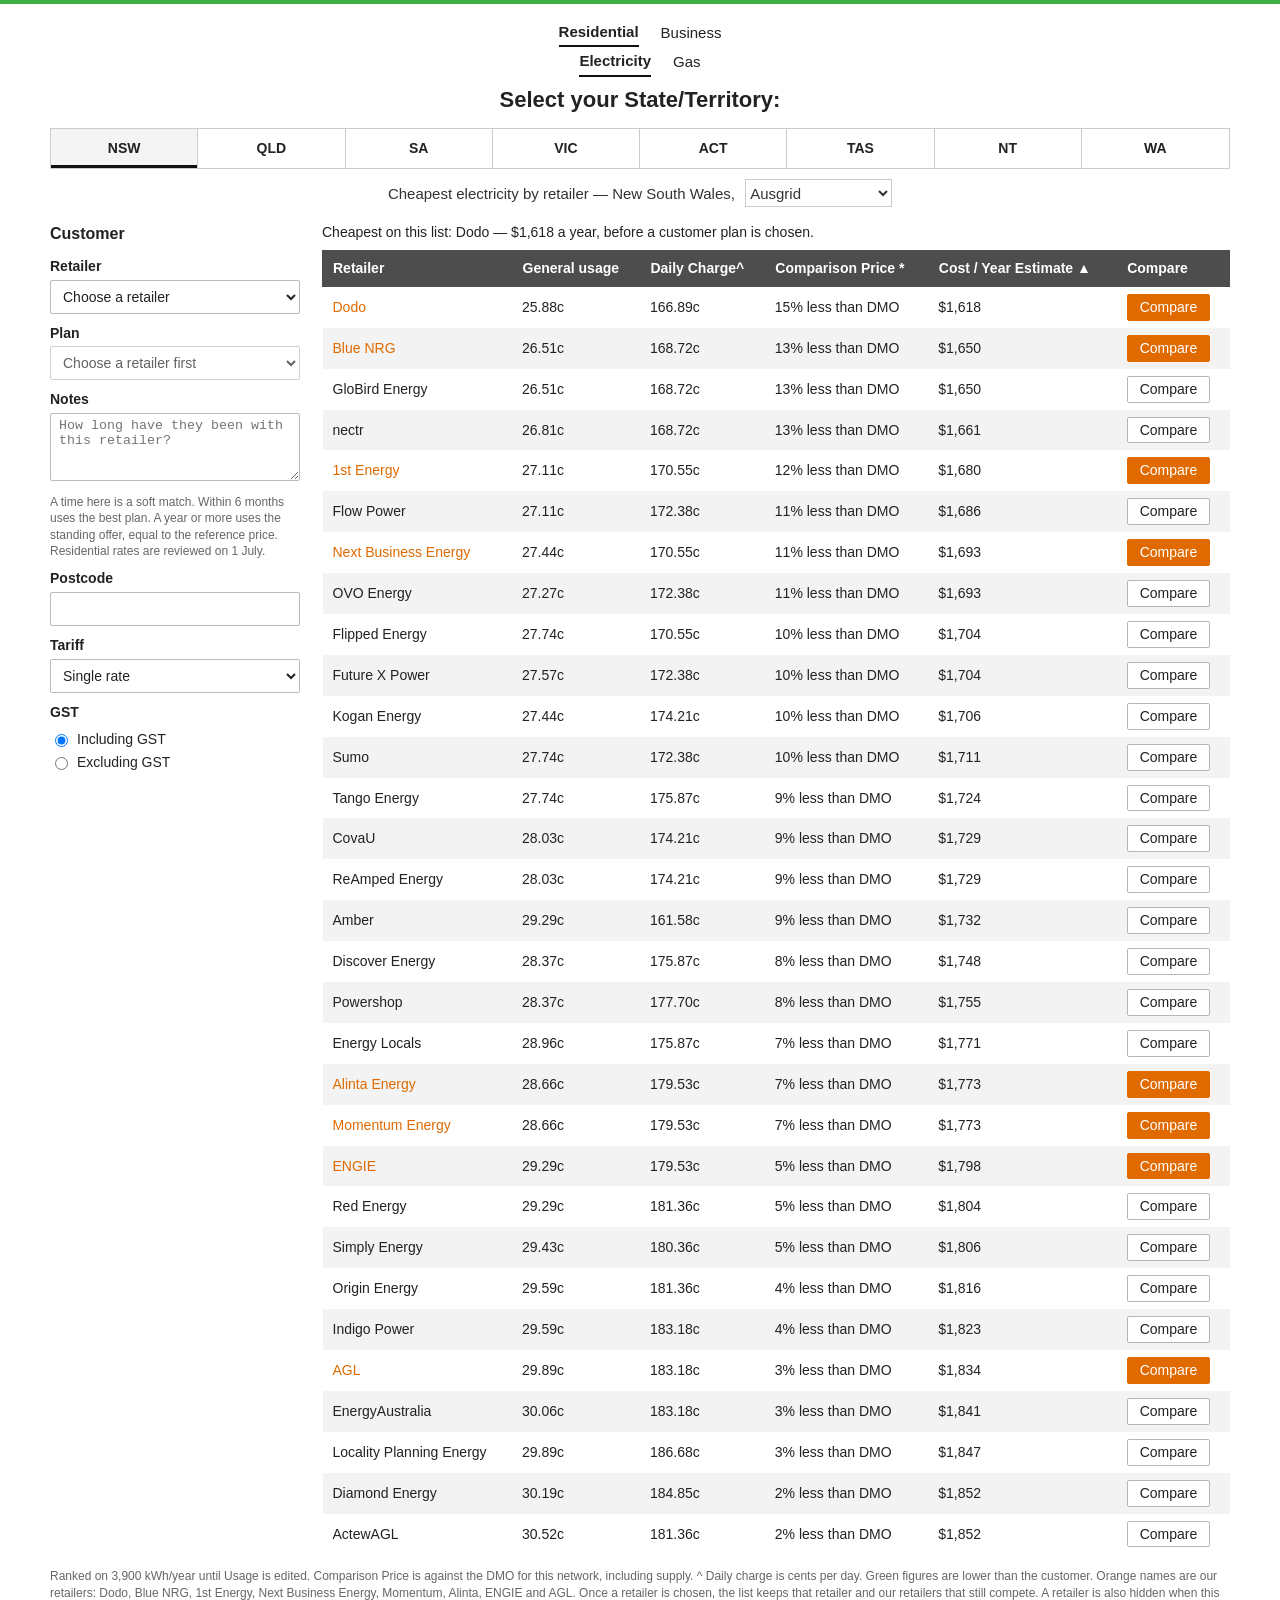
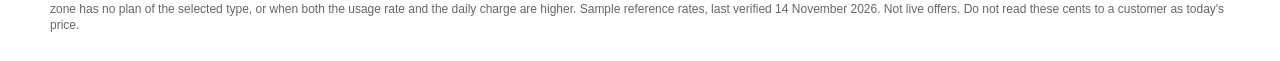
==== commit d352fc5a: "Keep the comparison on the page and narrow the rank. Use a clear address, retailer, or quarterly bil" ====
--- a/quick-compare/index.html
+++ b/quick-compare/index.html
@@ -21,8 +21,10 @@
     </div>
     <p class="fine" id="fine"></p>
   </div>
+  <div class="overlay" id="overlay" hidden></div>
   <script src="data.js"></script>
   <script src="calc.js"></script>
+  <script src="compare.js"></script>
   <script src="app.js"></script>
 </body>
 </html>
--- a/quick-compare/styles.css
+++ b/quick-compare/styles.css
@@ -31,7 +31,8 @@
 
 .home-head { text-align: center; padding-top: 18px; }
 
-.fuels { display: flex; justify-content: center; gap: 22px; margin-bottom: 8px; }
+.fuels { display: flex; flex-direction: column; align-items: center; gap: 4px; margin-bottom: 8px; }
+.fuel-row { display: flex; justify-content: center; gap: 22px; }
 
 .fuels button {
   background: none;
@@ -141,6 +142,72 @@
   color: #fff;
 }
 
+.view.is-ours {
+  background: var(--orange);
+  border-color: var(--orange);
+  color: #fff;
+}
+
+.levels { display: flex; flex-wrap: wrap; gap: 6px; margin: 4px 0 6px; }
+.levels button {
+  background: #fff;
+  border: 1px solid #b5b5b5;
+  border-radius: 2px;
+  padding: 4px 8px;
+  cursor: pointer;
+}
+.levels button.is-on { background: #4d4d4d; color: #fff; border-color: #4d4d4d; }
+
+.confirm {
+  background: #fff8e8;
+  border: 1px solid #e6d3a1;
+  padding: 6px 8px;
+  font-size: 13px;
+}
+.confirm button { margin-left: 4px; }
+
+.banner {
+  background: #eef8ef;
+  border: 1px solid #b7e0be;
+  padding: 14px 16px;
+  margin: 0 0 14px;
+}
+.banner strong { font-size: 28px; color: var(--green); display: block; }
+.banner.is-worse { background: #fdeeee; border-color: #f0c2c2; }
+.banner.is-worse strong { color: var(--worse); }
+.overlay {
+  position: fixed;
+  inset: 0;
+  z-index: 30;
+  background: rgba(20, 20, 20, 0.45);
+  overflow: auto;
+  padding: 28px 16px;
+}
+.overlay[hidden] { display: none; }
+.overlay-card {
+  background: #fff;
+  width: min(1080px, 100%);
+  margin: 0 auto;
+  padding: 18px 18px 22px;
+  position: relative;
+  box-shadow: 0 16px 40px rgba(0, 0, 0, 0.28);
+}
+.overlay-close {
+  position: absolute;
+  top: 10px;
+  right: 12px;
+  background: #fff;
+  border: 1px solid #ccc;
+  padding: 4px 10px;
+  cursor: pointer;
+}
+.pair { display: grid; grid-template-columns: 1fr 1fr; gap: 12px; margin-bottom: 14px; }
+.pair.cols-3 { grid-template-columns: 1fr 1fr 1fr; }
+.pair article { border: 1px solid #ddd; padding: 10px 12px; }
+.pair h2 { margin: 0 0 4px; font-size: 18px; }
+.bill-box { display: flex; flex-wrap: wrap; gap: 8px; align-items: end; margin: 10px 0; }
+.bill-box input, .bill-box select { padding: 6px 8px; border: 1px solid #ccc; }
+
 .ink-sell { color: var(--green); font-weight: 700; }
 .ink-ours { color: var(--orange); font-weight: 700; }
 .ink-blue { color: var(--blue); font-weight: 700; }
@@ -177,6 +244,7 @@
 .network select { height: 28px; margin-left: 6px; border: 1px solid #ccc; background: #fff; }
 
 @media (max-width: 860px) {
+  .pair, .pair.cols-3 { grid-template-columns: 1fr; }
   .split { grid-template-columns: 1fr; }
   .states { grid-template-columns: repeat(4, 1fr); }
   .states button:nth-child(4) { border-right: 0; }
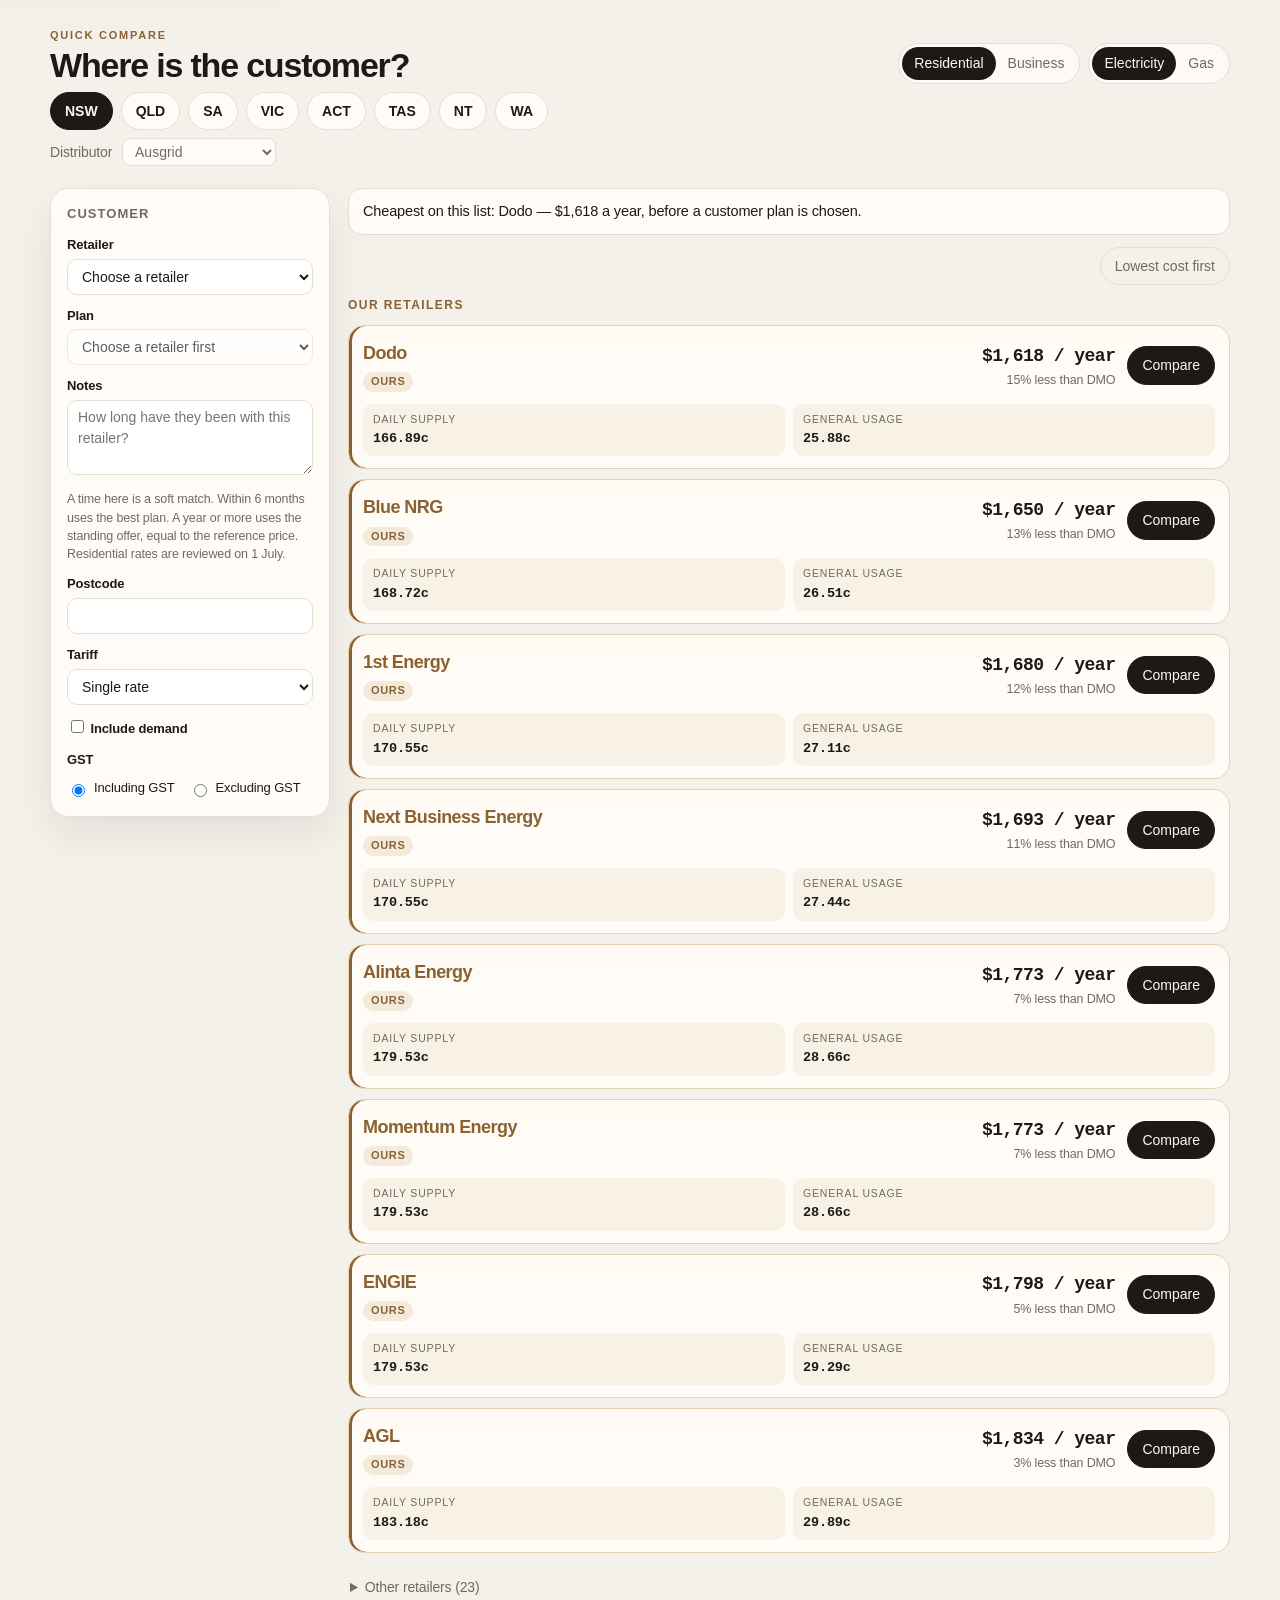
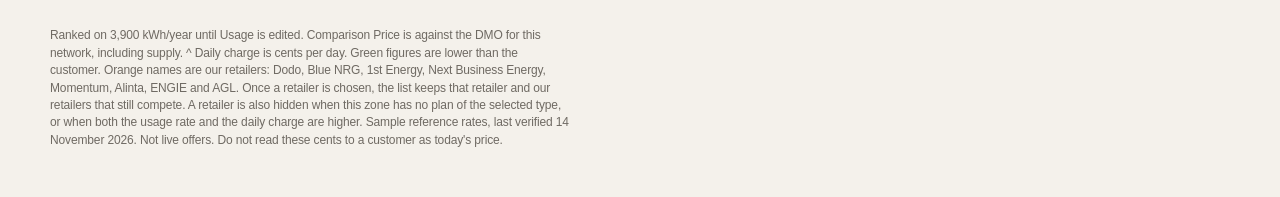
==== commit 5eb03078: "Restyle Quick Compare and hide other states once one is known. A chosen state, or a postcode that se" ====
--- a/quick-compare/index.html
+++ b/quick-compare/index.html
@@ -7,11 +7,13 @@
   <link rel="stylesheet" href="styles.css">
 </head>
 <body>
-  <div class="toprule"></div>
   <div class="page">
     <header class="home-head">
+      <div class="mast">
+        <p class="eyebrow">Quick Compare</p>
+        <h1>Where is the customer?</h1>
+      </div>
       <div class="fuels" id="fuels"></div>
-      <h1>Select your State/Territory:</h1>
       <div class="states" id="states" role="group" aria-label="State or territory"></div>
       <p class="subtitle" id="subtitle"></p>
     </header>
--- a/quick-compare/styles.css
+++ b/quick-compare/styles.css
@@ -1,252 +1,343 @@
 :root {
   color-scheme: light;
-  --ink: #222;
-  --muted: #666;
-  --line: #cccccc;
-  --head: #4d4d4d;
-  --zebra: #f3f3f3;
-  --green: #1f9d45;
-  --green-btn: #2e9b3a;
-  --blue: #1a73c7;
-  --orange: #e06a00;
-  --worse: #c0392b;
+  --ink: #1c1917;
+  --muted: #6f6a63;
+  --line: #e4dfd6;
+  --paper: #f4f1eb;
+  --card: #fffcf8;
+  --brass: #8a6232;
+  --brass-soft: #f3eadc;
+  --green: #0f6e56;
+  --green-soft: #e7f4ef;
+  --worse: #9f2d2d;
+  --worse-soft: #f8ecec;
+  --shadow: 0 18px 40px rgba(28, 25, 23, 0.08);
+  --mono: "JetBrains Mono", ui-monospace, monospace;
+  --sans: Inter, "Segoe UI", sans-serif;
 }
 
 * { box-sizing: border-box; }
 
 body {
   margin: 0;
-  font-family: Arial, Helvetica, sans-serif;
+  font-family: var(--sans);
   color: var(--ink);
-  background: #fff;
+  background:
+    radial-gradient(1200px 420px at 10% -10%, #efe6d6 0%, transparent 55%),
+    var(--paper);
   font-size: 14px;
-  line-height: 1.35;
-}
-
-button, input, select { font: inherit; color: inherit; }
-
-.toprule { height: 4px; background: #3cb043; }
-
-.page { width: min(1180px, calc(100% - 28px)); margin: 0 auto; padding-bottom: 28px; }
-
-.home-head { text-align: center; padding-top: 18px; }
-
-.fuels { display: flex; flex-direction: column; align-items: center; gap: 4px; margin-bottom: 8px; }
-.fuel-row { display: flex; justify-content: center; gap: 22px; }
+  line-height: 1.45;
+  letter-spacing: -0.01em;
+}
+
+button, input, select, textarea { font: inherit; color: inherit; }
+
+.page { width: min(1180px, calc(100% - 40px)); margin: 0 auto; padding: 28px 0 48px; }
+
+.home-head {
+  display: grid;
+  grid-template-columns: 1fr auto;
+  gap: 8px 24px;
+  align-items: end;
+  margin-bottom: 22px;
+}
+
+.eyebrow {
+  margin: 0 0 4px;
+  font-size: 11px;
+  letter-spacing: 0.16em;
+  text-transform: uppercase;
+  color: var(--brass);
+  font-weight: 600;
+}
+
+h1 { margin: 0; font-size: 34px; font-weight: 560; letter-spacing: -0.035em; line-height: 1.05; }
+
+.fuels { display: flex; gap: 8px; justify-content: flex-end; }
+.fuel-row {
+  display: flex;
+  background: rgba(255, 252, 248, 0.8);
+  border: 1px solid var(--line);
+  padding: 3px;
+  border-radius: 999px;
+}
 
 .fuels button {
-  background: none;
+  background: transparent;
   border: 0;
-  padding: 0 0 3px;
-  font-size: 15px;
-  cursor: pointer;
-}
-
-.fuels button.is-on { font-weight: 700; border-bottom: 2px solid #111; }
-
-h1 { margin: 8px 0 14px; font-size: 22px; font-weight: 700; }
+  border-radius: 999px;
+  padding: 6px 12px;
+  cursor: pointer;
+  color: var(--muted);
+}
+
+.fuels button.is-on { background: var(--ink); color: #faf8f5; }
 
 .states {
-  display: grid;
-  grid-template-columns: repeat(8, 1fr);
-  border: 1px solid var(--line);
-  margin: 0 0 10px;
-}
-
-.states button {
-  background: #fff;
-  border: 0;
-  border-right: 1px solid var(--line);
-  padding: 10px 4px;
-  font-weight: 700;
-  cursor: pointer;
-}
-
-.states button:last-child { border-right: 0; }
-.states button.is-on { background: #f4f4f4; box-shadow: inset 0 -3px 0 #111; }
-.states button:hover { background: #fafafa; }
-
-.subtitle { margin: 4px 0 0; color: #333; font-size: 15px; }
+  grid-column: 1 / -1;
+  display: flex;
+  flex-wrap: wrap;
+  gap: 8px;
+}
+
+.states button, .change-state {
+  background: var(--card);
+  border: 1px solid var(--line);
+  border-radius: 999px;
+  padding: 8px 14px;
+  font-weight: 560;
+  cursor: pointer;
+}
+
+.states button.is-on { background: var(--ink); color: #faf8f5; border-color: var(--ink); }
+.states.is-locked { align-items: center; }
+.state-lock {
+  display: inline-flex;
+  align-items: center;
+  min-height: 36px;
+  padding: 0 14px;
+  border-radius: 999px;
+  background: var(--ink);
+  color: #faf8f5;
+  font-weight: 600;
+  letter-spacing: 0.04em;
+}
+
+.change-state { color: var(--muted); font-weight: 500; background: transparent; }
+
+.subtitle { grid-column: 1 / -1; margin: 0; color: var(--muted); }
+.subtitle select, .network select {
+  margin-left: 6px;
+  border: 1px solid var(--line);
+  background: var(--card);
+  border-radius: 8px;
+  padding: 4px 8px;
+}
 
 .split {
   display: grid;
-  grid-template-columns: 250px 1fr;
-  gap: 22px;
+  grid-template-columns: 280px 1fr;
+  gap: 18px;
   align-items: start;
-  margin-top: 16px;
-}
-
-.customer h2 { margin: 0 0 12px; font-size: 16px; }
-
-.customer label { display: block; font-weight: 700; margin: 10px 0 4px; }
-
+}
+
+.customer {
+  background: var(--card);
+  border: 1px solid var(--line);
+  border-radius: 18px;
+  padding: 16px 16px 18px;
+  box-shadow: var(--shadow);
+  position: sticky;
+  top: 16px;
+}
+
+.customer h2 { margin: 0 0 12px; font-size: 13px; letter-spacing: 0.08em; text-transform: uppercase; color: var(--muted); font-weight: 600; }
+.customer label { display: block; font-weight: 560; margin: 12px 0 4px; font-size: 13px; }
+
+.customer input[type="checkbox"], .customer input[type="radio"] { width: auto; height: auto; }
 .customer input, .customer select, .customer textarea {
   width: 100%;
-  height: 34px;
-  padding: 4px 8px;
-  border: 1px solid #bbb;
-  border-radius: 2px;
+  height: 36px;
+  padding: 6px 10px;
+  border: 1px solid var(--line);
+  border-radius: 10px;
   background: #fff;
 }
 
-.customer textarea { height: auto; min-height: 68px; resize: vertical; }
-
-.gst { display: flex; flex-direction: column; gap: 4px; margin-top: 8px; }
-.gst label { font-weight: 400; margin: 0; display: flex; align-items: center; gap: 6px; }
+.customer textarea { height: auto; min-height: 72px; resize: vertical; }
+
+.gst { display: flex; gap: 14px; margin-top: 10px; }
+.gst label { font-weight: 450; margin: 0; display: flex; align-items: center; gap: 6px; }
 .gst input { width: auto; height: auto; }
 
-.note { color: var(--muted); font-size: 12px; margin: 8px 0 0; }
-
-.recommend { margin: 0 0 8px; font-size: 14px; }
-
-.rank {
-  width: 100%;
-  border-collapse: collapse;
-  background: #fff;
-}
-
-.rank th {
-  background: var(--head);
-  color: #fff;
-  font-weight: 700;
-  text-align: left;
-  padding: 8px 10px;
-  border: 1px solid var(--head);
-}
-
-.rank th.sortable { cursor: pointer; }
-.rank td {
-  padding: 7px 10px;
-  border: 0;
-  vertical-align: middle;
-}
-
-.rank tbody tr:nth-child(even) { background: var(--zebra); }
-.rank tbody tr:nth-child(odd) { background: #fff; }
-
-.rank .name { font-weight: 400; }
-.rank .is-current .name::after { content: " · current"; color: var(--muted); font-size: 12px; }
+.note { color: var(--muted); font-size: 12.5px; margin: 10px 0 0; }
+
+.recommend {
+  margin: 0 0 12px;
+  padding: 12px 14px;
+  background: var(--card);
+  border: 1px solid var(--line);
+  border-radius: 14px;
+  font-size: 14.5px;
+}
+
+.board-tools { display: flex; justify-content: flex-end; margin: 0 0 10px; }
+
+.retailer-list { display: flex; flex-direction: column; gap: 10px; }
+.list-label { margin: 2px 0 0; font-size: 12px; letter-spacing: 0.12em; text-transform: uppercase; color: var(--brass); font-weight: 600; }
+.other-retailers { margin-top: 6px; }
+.other-retailers summary { cursor: pointer; color: var(--muted); padding: 8px 2px; }
+
+.retailer-card {
+  background: var(--card);
+  border: 1px solid var(--line);
+  border-radius: 16px;
+  padding: 14px 14px 12px;
+  display: grid;
+  gap: 12px;
+}
+
+.retailer-card.is-ours {
+  background: linear-gradient(180deg, #fffaf3 0%, var(--card) 42%);
+  border-color: #e6d3b4;
+  box-shadow: inset 3px 0 0 var(--brass);
+}
+
+.retailer-card.is-current { box-shadow: inset 3px 0 0 var(--ink); }
+.retailer-card.is-ours.is-current { box-shadow: inset 3px 0 0 var(--brass); }
+
+.card-top {
+  display: grid;
+  grid-template-columns: minmax(140px, 1.1fr) minmax(150px, 0.8fr) auto;
+  gap: 12px;
+  align-items: center;
+}
+
+.card-top h2 { margin: 0; font-size: 18px; letter-spacing: -0.03em; font-weight: 600; }
+.badges { display: flex; gap: 6px; margin-top: 6px; flex-wrap: wrap; }
+.badge {
+  font-size: 11px;
+  letter-spacing: 0.06em;
+  text-transform: uppercase;
+  border-radius: 999px;
+  padding: 2px 8px;
+  font-weight: 600;
+}
+.badge-ours { background: var(--brass-soft); color: var(--brass); }
+.badge-sell { background: var(--green-soft); color: var(--green); }
+.badge-current { background: #efece7; color: var(--ink); }
+
+.card-money { text-align: right; }
+.card-year { margin: 0; font-family: var(--mono); font-size: 18px; font-weight: 560; letter-spacing: -0.03em; }
+.card-ref { margin: 2px 0 0; color: var(--muted); font-size: 12.5px; }
+.card-money .ink-better, .card-money .ink-worse { margin: 2px 0 0; font-size: 13px; font-weight: 600; }
+
+.rate-grid { display: grid; grid-template-columns: repeat(auto-fit, minmax(112px, 1fr)); gap: 8px; }
+.rate-cell { background: #f7f4ee; border-radius: 10px; padding: 8px 10px; }
+.retailer-card.is-ours .rate-cell { background: #f8f1e6; }
+.rate-cell span { display: block; font-size: 10.5px; letter-spacing: 0.08em; text-transform: uppercase; color: var(--muted); }
+.rate-cell strong { display: block; margin-top: 2px; font-family: var(--mono); font-size: 13.5px; font-weight: 550; }
+.rate-cell em { display: block; margin-top: 2px; font-style: normal; font-size: 12px; }
+
+.demand-toggle { display: flex; align-items: center; gap: 6px; margin: 8px 0; font-weight: 450; }
 
 .view {
-  background: #fff;
-  border: 1px solid #b5b5b5;
-  border-radius: 2px;
-  padding: 3px 12px;
-  cursor: pointer;
-  min-width: 64px;
-}
-
-.view.is-sell, .view.is-both {
-  background: var(--green-btn);
-  border-color: var(--green-btn);
-  color: #fff;
-}
-
-.view.is-ours {
-  background: var(--orange);
-  border-color: var(--orange);
-  color: #fff;
-}
+  background: transparent;
+  border: 1px solid var(--line);
+  border-radius: 999px;
+  padding: 8px 14px;
+  cursor: pointer;
+}
+
+.view.is-ours, .view.is-both {
+  background: var(--ink);
+  border-color: var(--ink);
+  color: #faf8f5;
+}
+
+.view.is-sell { background: var(--green); border-color: var(--green); color: #fff; }
 
 .levels { display: flex; flex-wrap: wrap; gap: 6px; margin: 4px 0 6px; }
 .levels button {
   background: #fff;
-  border: 1px solid #b5b5b5;
-  border-radius: 2px;
-  padding: 4px 8px;
-  cursor: pointer;
-}
-.levels button.is-on { background: #4d4d4d; color: #fff; border-color: #4d4d4d; }
+  border: 1px solid var(--line);
+  border-radius: 999px;
+  padding: 5px 10px;
+  cursor: pointer;
+}
+.levels button.is-on { background: var(--ink); color: #faf8f5; border-color: var(--ink); }
 
 .confirm {
-  background: #fff8e8;
-  border: 1px solid #e6d3a1;
-  padding: 6px 8px;
+  background: #fbf6ec;
+  border: 1px solid #ead9b4;
+  border-radius: 12px;
+  padding: 8px 10px;
   font-size: 13px;
-}
-.confirm button { margin-left: 4px; }
+  margin-top: 8px;
+}
+.confirm button { margin-left: 4px; border-radius: 999px; border: 1px solid var(--line); background: #fff; padding: 3px 8px; cursor: pointer; }
 
 .banner {
-  background: #eef8ef;
-  border: 1px solid #b7e0be;
-  padding: 14px 16px;
+  background: var(--green-soft);
+  border-radius: 16px;
+  padding: 16px 18px;
   margin: 0 0 14px;
 }
-.banner strong { font-size: 28px; color: var(--green); display: block; }
-.banner.is-worse { background: #fdeeee; border-color: #f0c2c2; }
+.banner strong { font-family: var(--mono); font-size: 28px; color: var(--green); display: block; letter-spacing: -0.03em; }
+.banner.is-worse { background: var(--worse-soft); }
 .banner.is-worse strong { color: var(--worse); }
+
 .overlay {
   position: fixed;
   inset: 0;
   z-index: 30;
-  background: rgba(20, 20, 20, 0.45);
+  background: rgba(28, 25, 23, 0.46);
   overflow: auto;
   padding: 28px 16px;
 }
 .overlay[hidden] { display: none; }
 .overlay-card {
-  background: #fff;
+  background: var(--paper);
   width: min(1080px, 100%);
   margin: 0 auto;
-  padding: 18px 18px 22px;
+  padding: 22px 22px 26px;
   position: relative;
-  box-shadow: 0 16px 40px rgba(0, 0, 0, 0.28);
+  border-radius: 20px;
+  box-shadow: var(--shadow);
 }
 .overlay-close {
   position: absolute;
-  top: 10px;
-  right: 12px;
-  background: #fff;
-  border: 1px solid #ccc;
-  padding: 4px 10px;
-  cursor: pointer;
-}
-.pair { display: grid; grid-template-columns: 1fr 1fr; gap: 12px; margin-bottom: 14px; }
-.pair.cols-3 { grid-template-columns: 1fr 1fr 1fr; }
-.pair article { border: 1px solid #ddd; padding: 10px 12px; }
-.pair h2 { margin: 0 0 4px; font-size: 18px; }
-.bill-box { display: flex; flex-wrap: wrap; gap: 8px; align-items: end; margin: 10px 0; }
-.bill-box input, .bill-box select { padding: 6px 8px; border: 1px solid #ccc; }
-
-.ink-sell { color: var(--green); font-weight: 700; }
-.ink-ours { color: var(--orange); font-weight: 700; }
-.ink-blue { color: var(--blue); font-weight: 700; }
-.ink-better { color: var(--green); font-weight: 700; }
-.ink-worse { color: var(--worse); font-weight: 700; }
-
-.back {
-  background: none;
+  top: 14px;
+  right: 14px;
   border: 0;
-  padding: 0;
-  margin: 0 0 8px;
-  color: #111;
-  text-decoration: underline;
-  cursor: pointer;
-}
-
-.plans { width: 100%; border-collapse: collapse; }
-.plans th {
-  background: var(--head);
-  color: #fff;
+  background: transparent;
+  font-size: 22px;
+  cursor: pointer;
+  color: var(--muted);
+}
+.scoreboard { display: grid; grid-template-columns: repeat(auto-fit, minmax(200px, 1fr)); gap: 10px; margin: 12px 0 14px; }
+.score { border: 1px solid var(--line); border-radius: 14px; padding: 12px 14px; background: var(--card); }
+.score.is-best { border-color: #b7ddd1; background: var(--green-soft); }
+.score .year { font-family: var(--mono); font-size: 22px; margin: 4px 0 0; }
+.score .month { color: var(--muted); margin: 0; }
+.talk { margin: 12px 0 0; padding-left: 18px; }
+.talk li { margin: 6px 0; }
+.pair, .cols-3, .bill-box { display: flex; gap: 8px; flex-wrap: wrap; align-items: center; margin: 10px 0; }
+.bill-box input, .bill-box select { height: 36px; border: 1px solid var(--line); border-radius: 10px; padding: 0 10px; background: #fff; }
+
+.rank, .plans {
+  width: 100%;
+  border-collapse: collapse;
+  background: var(--card);
+  border-radius: 12px;
+  overflow: hidden;
+}
+.rank th, .plans th {
+  background: transparent;
+  color: var(--muted);
+  font-weight: 600;
+  font-size: 11px;
+  letter-spacing: 0.06em;
+  text-transform: uppercase;
   text-align: left;
-  padding: 8px 10px;
-}
-.plans td { padding: 8px 10px; vertical-align: top; }
-.plans tbody tr:nth-child(even) { background: var(--zebra); }
-.plans a { color: var(--blue); }
-
-.benefit { margin: 0; color: #333; }
-.benefit strong { font-weight: 700; }
-
-.fine { color: var(--muted); font-size: 12px; margin: 14px 0 0; }
-
-.network { font-weight: 400; color: #333; }
-.network select { height: 28px; margin-left: 6px; border: 1px solid #ccc; background: #fff; }
+  padding: 10px 12px;
+  border-bottom: 1px solid var(--line);
+}
+.rank td, .plans td { padding: 9px 12px; border-bottom: 1px solid var(--line); vertical-align: middle; }
+.rank tbody tr:nth-child(even), .plans tbody tr:nth-child(even) { background: #faf8f4; }
+.ink-sell { color: var(--green); font-weight: 650; }
+.ink-ours { color: var(--brass); }
+.ink-better { color: var(--green); }
+.ink-worse { color: var(--worse); }
+.back { margin-bottom: 10px; border: 0; background: transparent; color: var(--brass); cursor: pointer; padding: 0; }
+.benefit { margin: 0 0 4px; }
+.fine { color: var(--muted); font-size: 12px; margin: 22px 0 0; max-width: 78ch; }
 
 @media (max-width: 860px) {
-  .pair, .pair.cols-3 { grid-template-columns: 1fr; }
-  .split { grid-template-columns: 1fr; }
-  .states { grid-template-columns: repeat(4, 1fr); }
-  .states button:nth-child(4) { border-right: 0; }
-  .states button { border-bottom: 1px solid var(--line); }
-}
+  .home-head, .split, .card-top { grid-template-columns: 1fr; }
+  .fuels { justify-content: flex-start; }
+  .customer { position: static; }
+  .card-money { text-align: left; }
+  h1 { font-size: 28px; }
+  .page { width: min(1180px, calc(100% - 24px)); }
+}
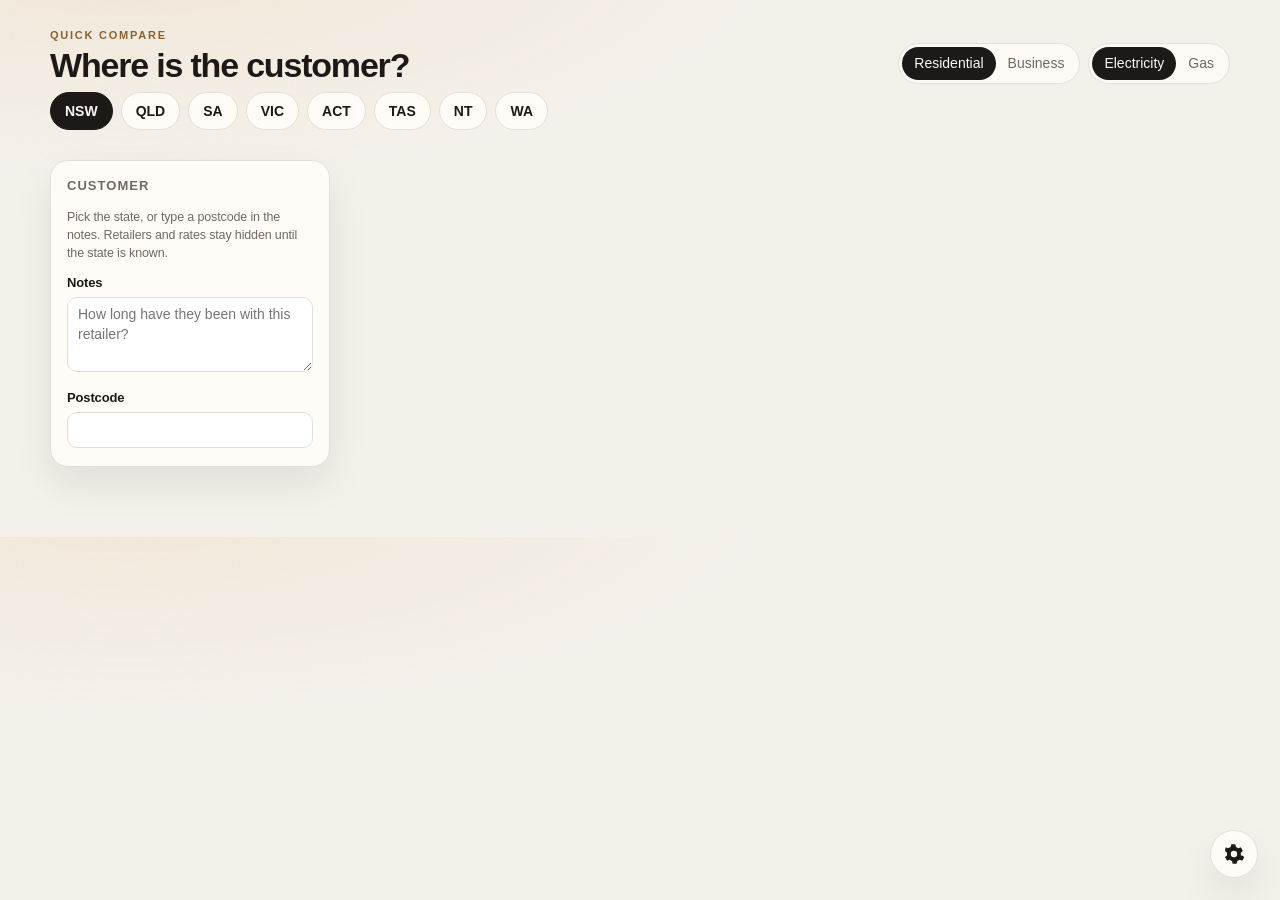
==== commit b75af1aa: "Make our retailers obvious and add appearance settings. A state has to be known before retailers, ta" ====
--- a/quick-compare/index.html
+++ b/quick-compare/index.html
@@ -24,6 +24,18 @@
     <p class="fine" id="fine"></p>
   </div>
   <div class="overlay" id="overlay" hidden></div>
+  <button type="button" class="settings-button" id="settings-button" aria-label="Theme and layout" aria-expanded="false">
+    <svg viewBox="0 0 24 24" width="22" height="22" aria-hidden="true">
+      <path fill="currentColor" d="M19.4 13.5a7.7 7.7 0 0 0 .1-1.5 7.7 7.7 0 0 0-.1-1.5l2-1.6a.5.5 0 0 0 .1-.6l-1.9-3.3a.5.5 0 0 0-.6-.2l-2.4 1a7.4 7.4 0 0 0-2.6-1.5l-.4-2.5a.5.5 0 0 0-.5-.4h-3.8a.5.5 0 0 0-.5.4l-.4 2.5a7.4 7.4 0 0 0-2.6 1.5l-2.4-1a.5.5 0 0 0-.6.2L2.4 8.3a.5.5 0 0 0 .1.6l2 1.6a7.7 7.7 0 0 0-.1 1.5 7.7 7.7 0 0 0 .1 1.5l-2 1.6a.5.5 0 0 0-.1.6l1.9 3.3a.5.5 0 0 0 .6.2l2.4-1a7.4 7.4 0 0 0 2.6 1.5l.4 2.5a.5.5 0 0 0 .5.4h3.8a.5.5 0 0 0 .5-.4l.4-2.5a7.4 7.4 0 0 0 2.6-1.5l2.4 1a.5.5 0 0 0 .6-.2l1.9-3.3a.5.5 0 0 0-.1-.6l-2-1.6ZM12 15.5A3.5 3.5 0 1 1 12 8.5a3.5 3.5 0 0 1 0 7Z"/>
+    </svg>
+  </button>
+  <div class="settings-panel" id="settings-panel" hidden>
+    <p class="settings-kicker">Settings</p>
+    <p class="settings-label">Theme</p>
+    <div class="settings-choices" id="theme-choices"></div>
+    <p class="settings-label">Layout</p>
+    <div class="settings-choices" id="layout-choices"></div>
+  </div>
   <script src="data.js"></script>
   <script src="calc.js"></script>
   <script src="compare.js"></script>
--- a/quick-compare/styles.css
+++ b/quick-compare/styles.css
@@ -12,6 +12,7 @@
   --worse: #9f2d2d;
   --worse-soft: #f8ecec;
   --shadow: 0 18px 40px rgba(28, 25, 23, 0.08);
+  --on-brass: #fff;
   --mono: "JetBrains Mono", ui-monospace, monospace;
   --sans: Inter, "Segoe UI", sans-serif;
 }
@@ -178,13 +179,15 @@
 }
 
 .retailer-card.is-ours {
-  background: linear-gradient(180deg, #fffaf3 0%, var(--card) 42%);
-  border-color: #e6d3b4;
-  box-shadow: inset 3px 0 0 var(--brass);
-}
-
-.retailer-card.is-current { box-shadow: inset 3px 0 0 var(--ink); }
-.retailer-card.is-ours.is-current { box-shadow: inset 3px 0 0 var(--brass); }
+  background: var(--brass-soft);
+  border: 2px solid var(--brass);
+  box-shadow: inset 8px 0 0 var(--brass);
+}
+.retailer-card.is-ours h2 { color: var(--brass); font-size: 22px; }
+.retailer-card:not(.is-ours):not(.is-current) { background: transparent; }
+
+.retailer-card.is-current { box-shadow: inset 8px 0 0 var(--ink); }
+.retailer-card.is-ours.is-current { box-shadow: inset 8px 0 0 var(--brass); }
 
 .card-top {
   display: grid;
@@ -203,9 +206,9 @@
   padding: 2px 8px;
   font-weight: 600;
 }
-.badge-ours { background: var(--brass-soft); color: var(--brass); }
+.badge-ours { background: var(--brass); color: var(--on-brass); font-size: 12px; padding: 4px 10px; }
 .badge-sell { background: var(--green-soft); color: var(--green); }
-.badge-current { background: #efece7; color: var(--ink); }
+.badge-current { background: var(--line); color: var(--ink); }
 
 .card-money { text-align: right; }
 .card-year { margin: 0; font-family: var(--mono); font-size: 18px; font-weight: 560; letter-spacing: -0.03em; }
@@ -333,6 +336,117 @@
 .benefit { margin: 0 0 4px; }
 .fine { color: var(--muted); font-size: 12px; margin: 22px 0 0; max-width: 78ch; }
 
+html[data-theme="daylight"] {
+  --ink: #101114;
+  --muted: #5e6570;
+  --line: #d9dee6;
+  --paper: #f3f5f8;
+  --card: #ffffff;
+  --brass: #c2410c;
+  --brass-soft: #ffedd5;
+  --green: #047857;
+  --green-soft: #ecfdf5;
+  --worse: #b91c1c;
+  --worse-soft: #fef2f2;
+  --on-brass: #fff;
+  --shadow: 0 12px 30px rgba(16, 17, 20, 0.06);
+}
+html[data-theme="daylight"] body { background: var(--paper); }
+
+html[data-theme="night"] {
+  color-scheme: dark;
+  --ink: #f6f1e8;
+  --muted: #b7aea3;
+  --line: #3c342c;
+  --paper: #12100e;
+  --card: #1e1a16;
+  --brass: #e4b15c;
+  --brass-soft: #3a2c18;
+  --green: #8fd0b0;
+  --green-soft: #16352c;
+  --worse: #f0a8a4;
+  --worse-soft: #3a2220;
+  --on-brass: #1c1408;
+  --shadow: 0 18px 40px rgba(0, 0, 0, 0.35);
+}
+html[data-theme="night"] body { background: var(--paper); }
+html[data-theme="night"] .customer input,
+html[data-theme="night"] .customer select,
+html[data-theme="night"] .customer textarea,
+html[data-theme="night"] .subtitle select,
+html[data-theme="night"] .bill-box input,
+html[data-theme="night"] .bill-box select,
+html[data-theme="night"] .levels button,
+html[data-theme="night"] .states button,
+html[data-theme="night"] .change-state { background: #16130f; border-color: var(--line); }
+html[data-theme="night"] .rate-cell,
+html[data-theme="night"] .retailer-card.is-ours .rate-cell { background: #2a241c; }
+html[data-theme="night"] .fuel-row { background: #1a1714; }
+html[data-theme="night"] .states button.is-on,
+html[data-theme="night"] .fuels button.is-on,
+html[data-theme="night"] .levels button.is-on,
+html[data-theme="night"] .view.is-ours { color: #1c1408; }
+
+html[data-layout="compact"] .retailer-card { gap: 8px; padding: 10px 12px; }
+html[data-layout="compact"] .card-top h2,
+html[data-layout="compact"] .retailer-card.is-ours h2 { font-size: 16px; }
+html[data-layout="compact"] .card-year { font-size: 16px; }
+html[data-layout="compact"] .rate-grid { display: flex; flex-wrap: wrap; }
+html[data-layout="compact"] .rate-cell { flex: 1 1 108px; }
+
+html[data-layout="focus"] .card-year { font-size: 26px; }
+html[data-layout="focus"] .retailer-card.is-ours { padding: 18px 18px 16px; }
+
+.settings-button {
+  position: fixed;
+  right: 22px;
+  bottom: 22px;
+  z-index: 25;
+  width: 48px;
+  height: 48px;
+  border: 1px solid var(--line);
+  border-radius: 999px;
+  background: var(--card);
+  color: var(--ink);
+  box-shadow: var(--shadow);
+  cursor: pointer;
+  display: grid;
+  place-items: center;
+}
+.settings-panel {
+  position: fixed;
+  right: 22px;
+  bottom: 80px;
+  z-index: 25;
+  width: min(320px, calc(100% - 32px));
+  background: var(--card);
+  color: var(--ink);
+  border: 1px solid var(--line);
+  border-radius: 18px;
+  box-shadow: var(--shadow);
+  padding: 16px;
+}
+.settings-panel[hidden] { display: none; }
+.settings-kicker {
+  margin: 0 0 12px;
+  font-size: 11px;
+  letter-spacing: 0.16em;
+  text-transform: uppercase;
+  color: var(--brass);
+  font-weight: 600;
+}
+.settings-label { margin: 12px 0 6px; font-size: 13px; font-weight: 600; }
+.settings-choices { display: flex; flex-wrap: wrap; gap: 6px; }
+.settings-choices button {
+  border: 1px solid var(--line);
+  background: transparent;
+  color: var(--ink);
+  border-radius: 999px;
+  padding: 6px 12px;
+  cursor: pointer;
+}
+.settings-choices button.is-on { background: var(--ink); color: var(--paper); border-color: var(--ink); }
+
 @media (max-width: 860px) {
   .home-head, .split, .card-top { grid-template-columns: 1fr; }
   .fuels { justify-content: flex-start; }
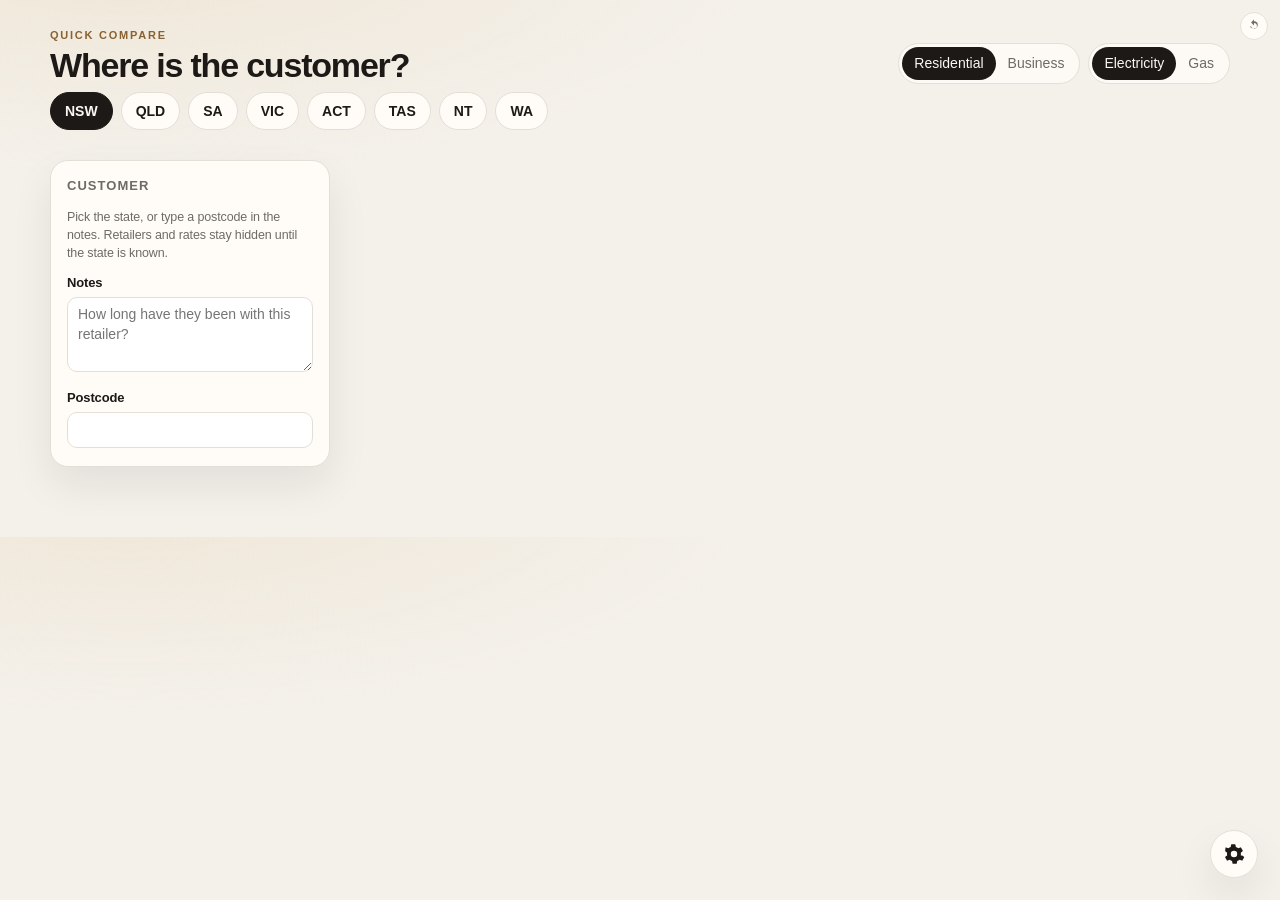
==== commit 56b6d961: "Add a small refresh button to the top right of Quick Compare. It reloads the current page so the lat" ====
--- a/quick-compare/index.html
+++ b/quick-compare/index.html
@@ -24,6 +24,11 @@
     <p class="fine" id="fine"></p>
   </div>
   <div class="overlay" id="overlay" hidden></div>
+  <button type="button" class="refresh-button" id="refresh-button" aria-label="Refresh" onclick="location.reload()">
+    <svg viewBox="0 0 24 24" width="14" height="14" aria-hidden="true">
+      <path fill="currentColor" d="M17.65 6.35A7.95 7.95 0 0 0 12 4V1L7 6l5 5V7a5 5 0 1 1-4.9 6H5.02A7 7 0 1 0 17.65 6.35Z"/>
+    </svg>
+  </button>
   <button type="button" class="settings-button" id="settings-button" aria-label="Theme and layout" aria-expanded="false">
     <svg viewBox="0 0 24 24" width="22" height="22" aria-hidden="true">
       <path fill="currentColor" d="M19.4 13.5a7.7 7.7 0 0 0 .1-1.5 7.7 7.7 0 0 0-.1-1.5l2-1.6a.5.5 0 0 0 .1-.6l-1.9-3.3a.5.5 0 0 0-.6-.2l-2.4 1a7.4 7.4 0 0 0-2.6-1.5l-.4-2.5a.5.5 0 0 0-.5-.4h-3.8a.5.5 0 0 0-.5.4l-.4 2.5a7.4 7.4 0 0 0-2.6 1.5l-2.4-1a.5.5 0 0 0-.6.2L2.4 8.3a.5.5 0 0 0 .1.6l2 1.6a7.7 7.7 0 0 0-.1 1.5 7.7 7.7 0 0 0 .1 1.5l-2 1.6a.5.5 0 0 0-.1.6l1.9 3.3a.5.5 0 0 0 .6.2l2.4-1a7.4 7.4 0 0 0 2.6 1.5l.4 2.5a.5.5 0 0 0 .5.4h3.8a.5.5 0 0 0 .5-.4l.4-2.5a7.4 7.4 0 0 0 2.6-1.5l2.4 1a.5.5 0 0 0 .6-.2l1.9-3.3a.5.5 0 0 0-.1-.6l-2-1.6ZM12 15.5A3.5 3.5 0 1 1 12 8.5a3.5 3.5 0 0 1 0 7Z"/>
@@ -39,6 +44,7 @@
   <script src="data.js"></script>
   <script src="calc.js"></script>
   <script src="compare.js"></script>
+  <script src="public-plans.js"></script>
   <script src="app.js"></script>
 </body>
 </html>
--- a/quick-compare/styles.css
+++ b/quick-compare/styles.css
@@ -197,6 +197,8 @@
 }
 
 .card-top h2 { margin: 0; font-size: 18px; letter-spacing: -0.03em; font-weight: 600; }
+.plan-name { margin: 0.15rem 0 0; color: var(--ink); font-size: 0.95rem; font-weight: 600; }
+.rate-link { display: inline-block; margin-top: 0.35rem; color: var(--brass); font-weight: 600; }
 .badges { display: flex; gap: 6px; margin-top: 6px; flex-wrap: wrap; }
 .badge {
   font-size: 11px;
@@ -397,6 +399,24 @@
 html[data-layout="focus"] .card-year { font-size: 26px; }
 html[data-layout="focus"] .retailer-card.is-ours { padding: 18px 18px 16px; }
 
+.refresh-button {
+  position: fixed;
+  top: 12px;
+  right: 12px;
+  z-index: 25;
+  width: 28px;
+  height: 28px;
+  padding: 0;
+  border: 1px solid var(--line);
+  border-radius: 999px;
+  background: var(--card);
+  color: var(--muted);
+  cursor: pointer;
+  display: grid;
+  place-items: center;
+}
+.refresh-button:hover { color: var(--ink); }
+
 .settings-button {
   position: fixed;
   right: 22px;
